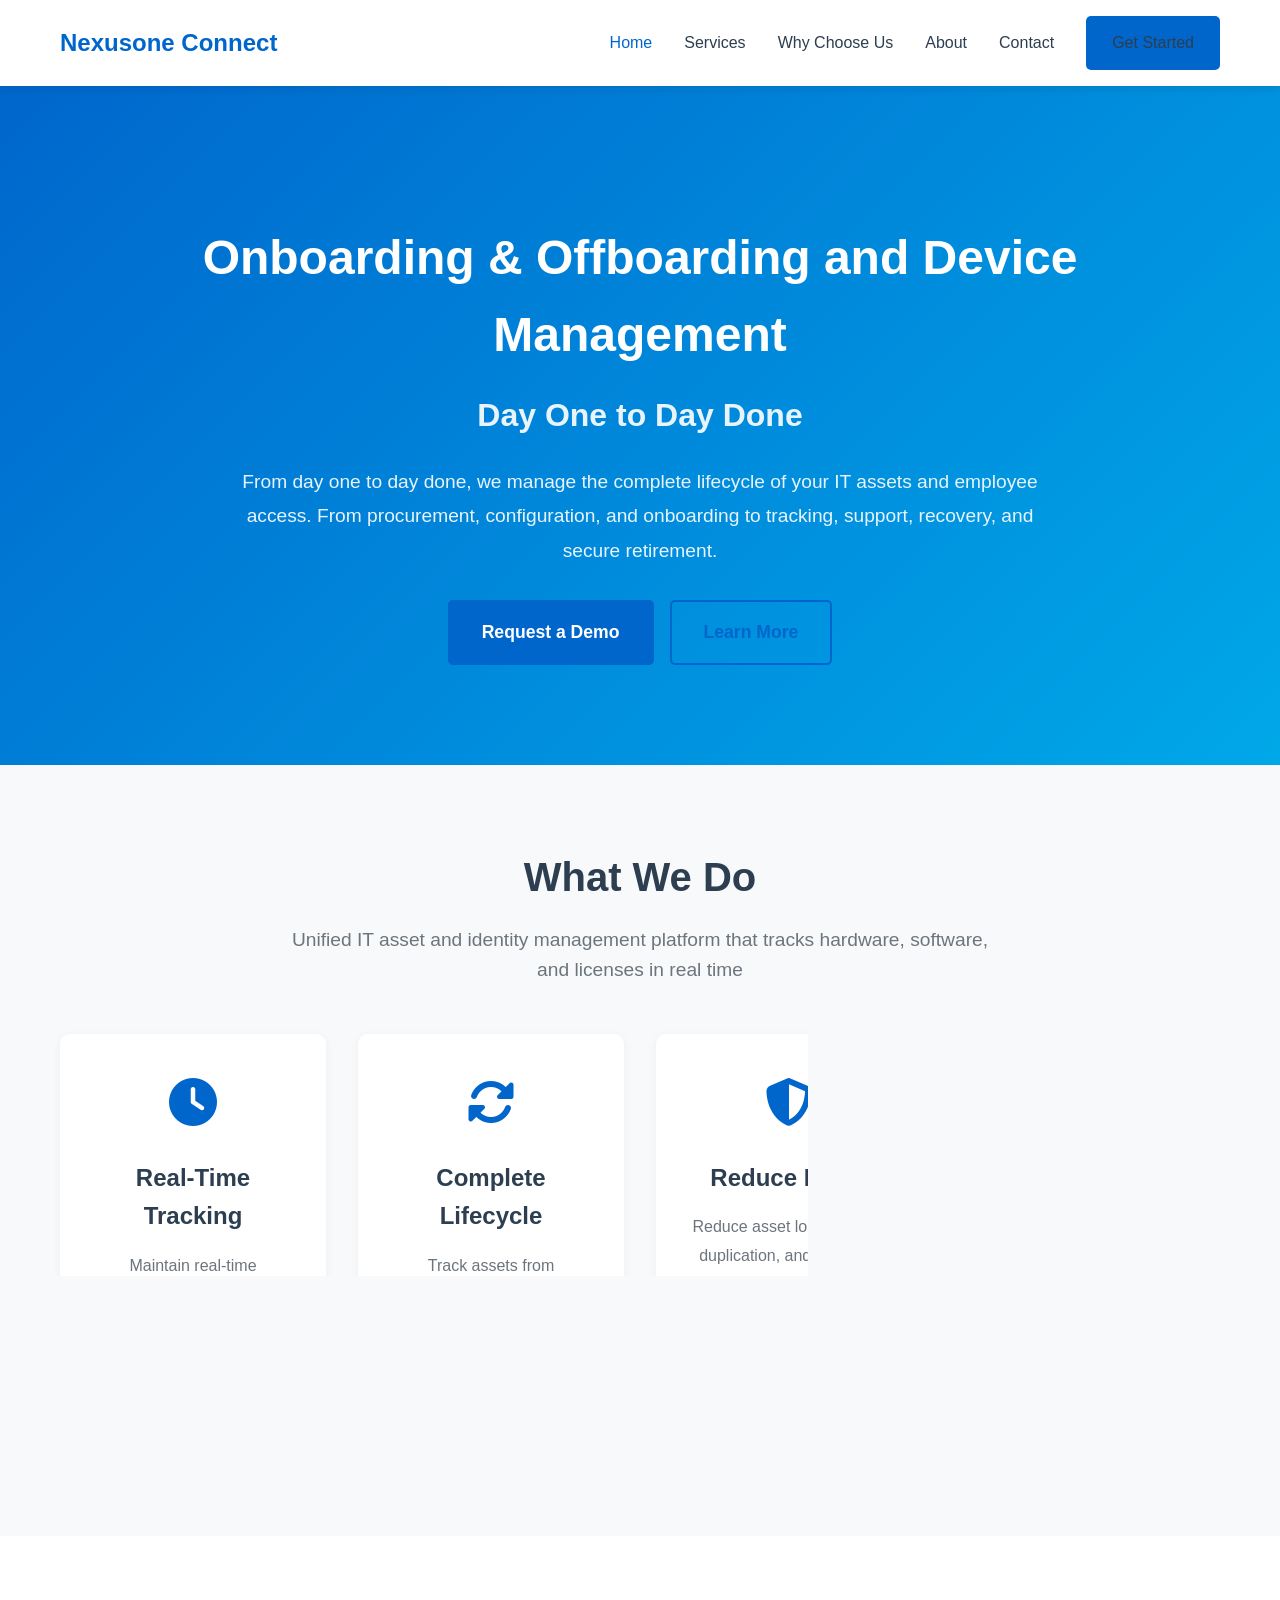
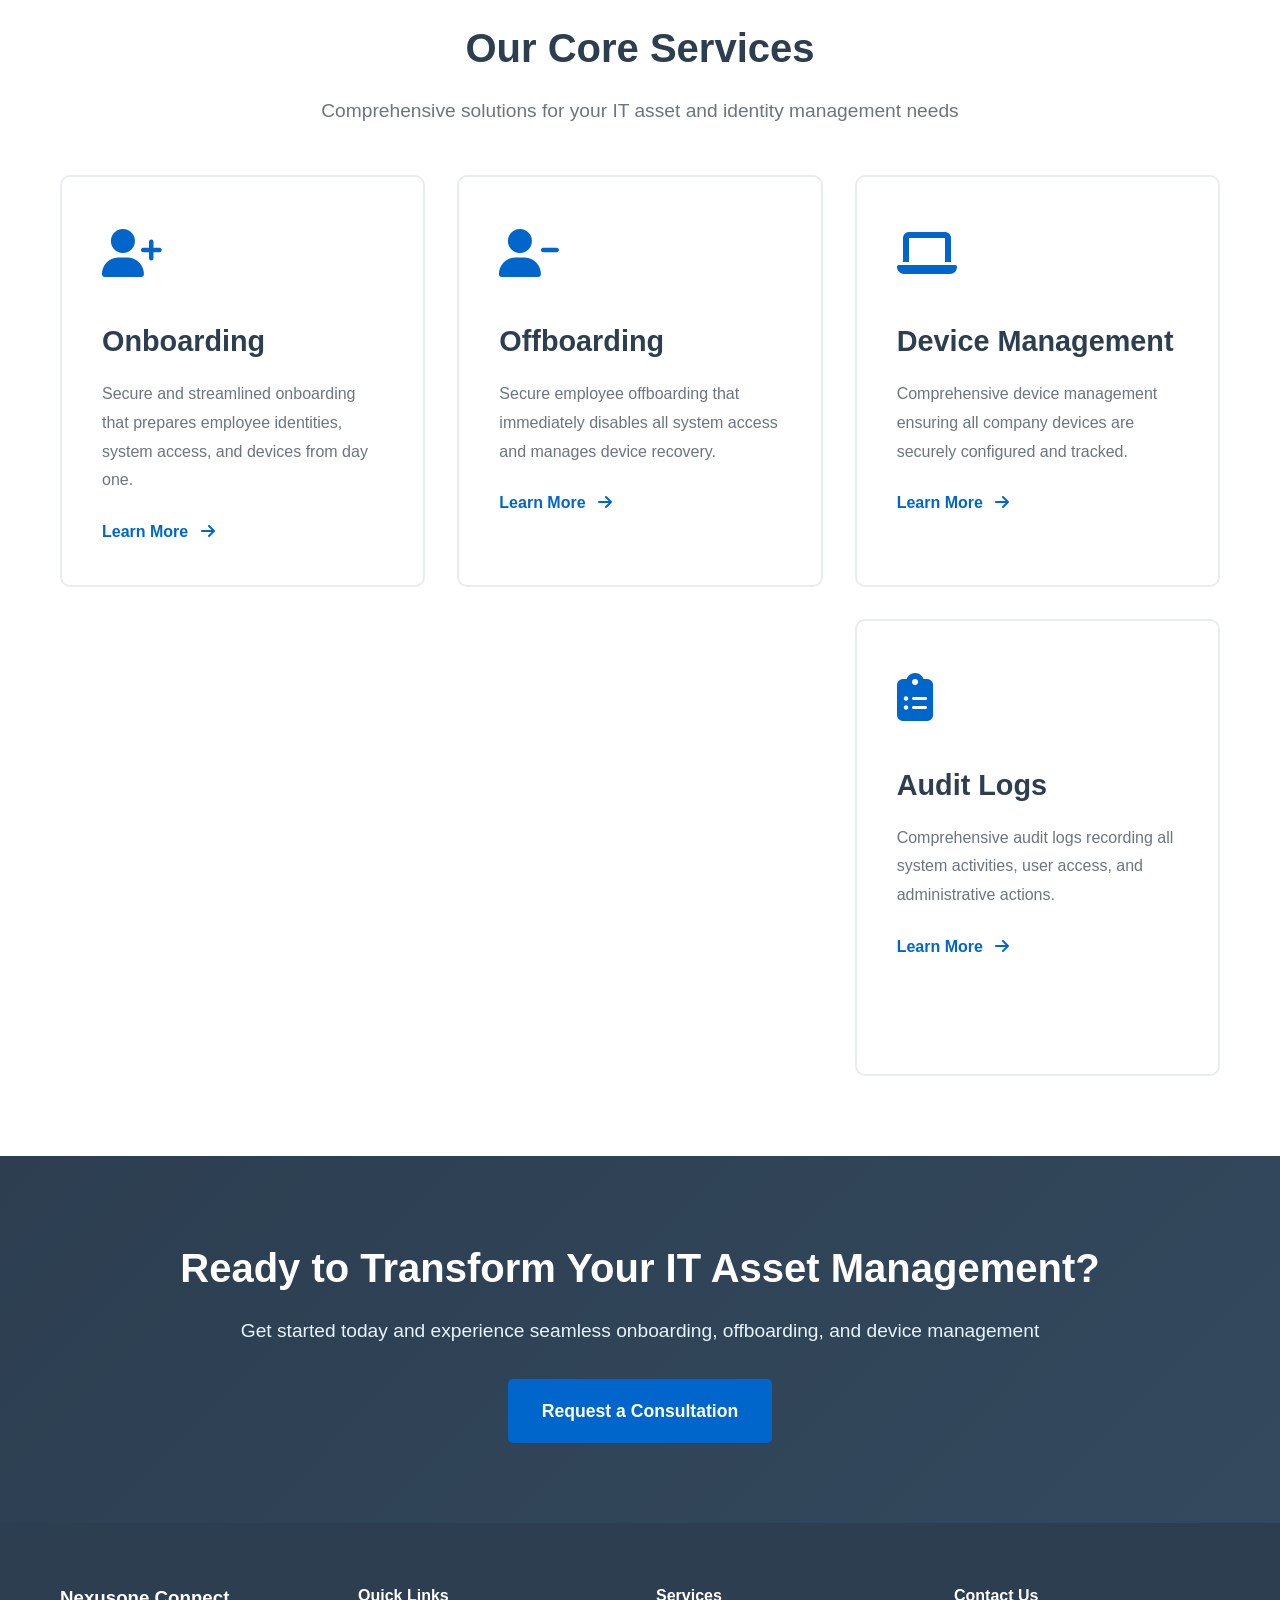
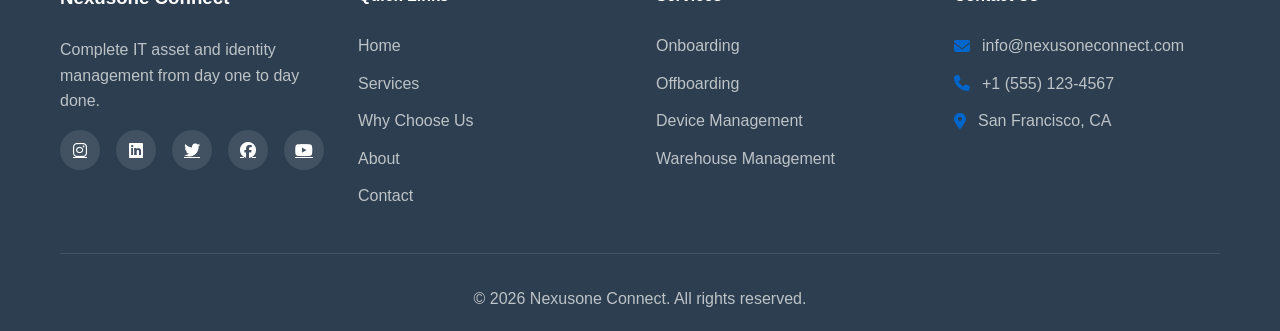
==== index.html @ 636fc8c2 "Complete Google Forms integration via Apps Script - all forms working" ====
<!DOCTYPE html>
<html lang="en">
<head>
    <meta charset="UTF-8">
    <meta name="viewport" content="width=device-width, initial-scale=1.0">
    <meta name="description" content="Nexusone Connect - Complete IT Asset & Identity Management from Day One to Day Done">
    <meta name="keywords" content="IT asset management, identity management, onboarding, offboarding, device management">
    <title>Nexusone Connect - Day One to Day Done</title>
    <link rel="stylesheet" href="css/style.css">
    <link rel="stylesheet" href="https://cdnjs.cloudflare.com/ajax/libs/font-awesome/6.4.0/css/all.min.css">
</head>
<body>
    <!-- Navigation -->
    <nav class="navbar" id="navbar">
        <div class="container">
            <div class="nav-wrapper">
                <div class="logo">
                    <a href="index.html">Nexusone Connect</a>
                </div>
                <div class="nav-toggle" id="navToggle">
                    <span></span>
                    <span></span>
                    <span></span>
                </div>
                <ul class="nav-menu" id="navMenu">
                    <li><a href="index.html" class="active">Home</a></li>
                    <li><a href="services.html">Services</a></li>
                    <li><a href="why-choose-us.html">Why Choose Us</a></li>
                    <li><a href="about.html">About</a></li>
                    <li><a href="contact.html">Contact</a></li>
                    <li><a href="#" class="btn-primary" id="inquiryBtn">Get Started</a></li>
                </ul>
            </div>
        </div>
    </nav>

    <!-- Hero Section -->
    <section class="hero">
        <div class="container">
            <div class="hero-content">
                <h1 class="hero-title fade-in">Onboarding & Offboarding and Device Management</h1>
                <h2 class="hero-subtitle fade-in-delay">Day One to Day Done</h2>
                <p class="hero-description fade-in-delay-2">
                    From day one to day done, we manage the complete lifecycle of your IT assets and employee access. 
                    From procurement, configuration, and onboarding to tracking, support, recovery, and secure retirement.
                </p>
                <div class="hero-buttons fade-in-delay-3">
                    <a href="#" class="btn-primary btn-large" id="heroInquiryBtn">Request a Demo</a>
                    <a href="services.html" class="btn-secondary btn-large">Learn More</a>
                </div>
            </div>
        </div>
    </section>

    <!-- What We Do Section -->
    <section class="what-we-do">
        <div class="container">
            <div class="section-header">
                <h2>What We Do</h2>
                <p>Unified IT asset and identity management platform that tracks hardware, software, and licenses in real time</p>
            </div>
            <div class="features-grid">
                <div class="feature-card">
                    <div class="feature-icon">
                        <i class="fas fa-clock"></i>
                    </div>
                    <h3>Real-Time Tracking</h3>
                    <p>Maintain real-time hardware, software, and licenses with accurate visibility and proper allocation across your organization.</p>
                </div>
                <div class="feature-card">
                    <div class="feature-icon">
                        <i class="fas fa-sync-alt"></i>
                    </div>
                    <h3>Complete Lifecycle</h3>
                    <p>Track assets from procurement to retirement with full visibility, accountability, and control at every stage.</p>
                </div>
                <div class="feature-card">
                    <div class="feature-icon">
                        <i class="fas fa-shield-alt"></i>
                    </div>
                    <h3>Reduce Risks</h3>
                    <p>Reduce asset loss, prevent duplication, and minimize compliance risks with accurate records and controlled access.</p>
                </div>
                <div class="feature-card">
                    <div class="feature-icon">
                        <i class="fas fa-chart-line"></i>
                    </div>
                    <h3>Better Visibility</h3>
                    <p>Improve IT visibility across departments and locations with centralized, real-time insights into assets and users.</p>
                </div>
            </div>
        </div>
    </section>

    <!-- Core Services Section -->
    <section class="core-services">
        <div class="container">
            <div class="section-header">
                <h2>Our Core Services</h2>
                <p>Comprehensive solutions for your IT asset and identity management needs</p>
            </div>
            <div class="services-grid">
                <div class="service-card">
                    <div class="service-icon">
                        <i class="fas fa-user-plus"></i>
                    </div>
                    <h3>Onboarding</h3>
                    <p>Secure and streamlined onboarding that prepares employee identities, system access, and devices from day one.</p>
                    <a href="services.html#onboarding" class="service-link">Learn More <i class="fas fa-arrow-right"></i></a>
                </div>
                <div class="service-card">
                    <div class="service-icon">
                        <i class="fas fa-user-minus"></i>
                    </div>
                    <h3>Offboarding</h3>
                    <p>Secure employee offboarding that immediately disables all system access and manages device recovery.</p>
                    <a href="services.html#offboarding" class="service-link">Learn More <i class="fas fa-arrow-right"></i></a>
                </div>
                <div class="service-card">
                    <div class="service-icon">
                        <i class="fas fa-laptop"></i>
                    </div>
                    <h3>Device Management</h3>
                    <p>Comprehensive device management ensuring all company devices are securely configured and tracked.</p>
                    <a href="services.html#device-management" class="service-link">Learn More <i class="fas fa-arrow-right"></i></a>
                </div>
                <div class="service-card">
                    <div class="service-icon">
                        <i class="fas fa-warehouse"></i>
                    </div>
                    <h3>Warehouse Management</h3>
                    <p>Secure warehouse and inventory management ensuring devices are properly stored, tracked, and maintained.</p>
                    <a href="services.html#warehouse" class="service-link">Learn More <i class="fas fa-arrow-right"></i></a>
                </div>
                <div class="service-card">
                    <div class="service-icon">
                        <i class="fas fa-eraser"></i>
                    </div>
                    <h3>Secure Data Wiping</h3>
                    <p>Advanced secure data wiping services following certified industry standards for complete data removal.</p>
                    <a href="services.html#data-wiping" class="service-link">Learn More <i class="fas fa-arrow-right"></i></a>
                </div>
                <div class="service-card">
                    <div class="service-icon">
                        <i class="fas fa-clipboard-list"></i>
                    </div>
                    <h3>Audit Logs</h3>
                    <p>Comprehensive audit logs recording all system activities, user access, and administrative actions.</p>
                    <a href="services.html#audit-logs" class="service-link">Learn More <i class="fas fa-arrow-right"></i></a>
                </div>
            </div>
        </div>
    </section>

    <!-- CTA Section -->
    <section class="cta-section">
        <div class="container">
            <div class="cta-content">
                <h2>Ready to Transform Your IT Asset Management?</h2>
                <p>Get started today and experience seamless onboarding, offboarding, and device management</p>
                <a href="#" class="btn-primary btn-large" id="ctaInquiryBtn">Request a Consultation</a>
            </div>
        </div>
    </section>

    <!-- Footer -->
    <footer class="footer">
        <div class="container">
            <div class="footer-grid">
                <div class="footer-col">
                    <h3>Nexusone Connect</h3>
                    <p>Complete IT asset and identity management from day one to day done.</p>
                    <div class="social-links">
                        <a href="https://www.instagram.com/ragava538_/" target="_blank" title="Instagram"><i class="fab fa-instagram"></i></a>
                        <a href="https://www.linkedin.com/company/nexusone" target="_blank" title="LinkedIn"><i class="fab fa-linkedin"></i></a>
                        <a href="https://twitter.com/nexusone" target="_blank" title="Twitter"><i class="fab fa-twitter"></i></a>
                        <a href="https://www.facebook.com/nexusone" target="_blank" title="Facebook"><i class="fab fa-facebook"></i></a>
                        <a href="https://www.youtube.com/@nexusone" target="_blank" title="YouTube"><i class="fab fa-youtube"></i></a>
                    </div>
                </div>
                <div class="footer-col">
                    <h4>Quick Links</h4>
                    <ul>
                        <li><a href="index.html">Home</a></li>
                        <li><a href="services.html">Services</a></li>
                        <li><a href="why-choose-us.html">Why Choose Us</a></li>
                        <li><a href="about.html">About</a></li>
                        <li><a href="contact.html">Contact</a></li>
                    </ul>
                </div>
                <div class="footer-col">
                    <h4>Services</h4>
                    <ul>
                        <li><a href="services.html#onboarding">Onboarding</a></li>
                        <li><a href="services.html#offboarding">Offboarding</a></li>
                        <li><a href="services.html#device-management">Device Management</a></li>
                        <li><a href="services.html#warehouse">Warehouse Management</a></li>
                    </ul>
                </div>
                <div class="footer-col">
                    <h4>Contact Us</h4>
                    <ul class="contact-info">
                        <li><i class="fas fa-envelope"></i> info@nexusoneconnect.com</li>
                        <li><i class="fas fa-phone"></i> +1 (555) 123-4567</li>
                        <li><i class="fas fa-map-marker-alt"></i> San Francisco, CA</li>
                    </ul>
                </div>
            </div>
            <div class="footer-bottom">
                <p>&copy; 2024 Nexusone Connect. All rights reserved.</p>
            </div>
        </div>
    </footer>

    <!-- Inquiry Popup Modal -->
    <div class="modal" id="inquiryModal">
        <div class="modal-content">
            <span class="close-modal" id="closeModal">&times;</span>
            <h2>Get Started Today</h2>
            <p>Fill out the form below and our team will get back to you within 24 hours.</p>
            <form class="inquiry-form" id="inquiryForm">
                <div class="form-group">
                    <input type="text" name="name" placeholder="Full Name *" required>
                </div>
                <div class="form-group">
                    <input type="email" name="email" placeholder="Email Address *" required>
                </div>
                <div class="form-group">
                    <input type="tel" name="phone" placeholder="Phone Number">
                </div>
                <div class="form-group">
                    <input type="text" name="company" placeholder="Company Name">
                </div>
                <div class="form-group">
                    <input type="url" name="website" placeholder="Your Website URL (Optional)">
                </div>
                <div class="form-group">
                    <select name="service" required>
                        <option value="">Select Service *</option>
                        <option value="Web Development & Design">Web Development & Design</option>
                        <option value="Digital Marketing (SEO/PPC)">Digital Marketing (SEO/PPC)</option>
                        <option value="Cloud Solutions & Infrastructure">Cloud Solutions & Infrastructure</option>
                        <option value="Data Analytics & Reporting">Data Analytics & Reporting</option>
                        <option value="IT Support & Consulting">IT Support & Consulting</option>
                        <option value="General Inquiry">General Inquiry</option>
                    </select>
                </div>
                <div class="form-group">
                    <textarea name="message" rows="4" placeholder="Your Message *" required></textarea>
                </div>
                <button type="submit" class="btn-primary btn-large">Submit Inquiry</button>
            </form>
        </div>
    </div>

    <script src="js/script.js"></script>
</body>
</html>
---- css/style.css ----
/* Reset and Base Styles */
* {
    margin: 0;
    padding: 0;
    box-sizing: border-box;
}

:root {
    --primary-color: #0066CC;
    --secondary-color: #2C3E50;
    --accent-color: #00A8E8;
    --text-dark: #2C3E50;
    --text-light: #6C757D;
    --bg-light: #F8F9FA;
    --white: #FFFFFF;
    --success: #28A745;
    --transition: all 0.3s ease;
}

body {
    font-family: 'Segoe UI', Tahoma, Geneva, Verdana, sans-serif;
    line-height: 1.6;
    color: var(--text-dark);
    overflow-x: hidden;
}

.container {
    max-width: 1200px;
    margin: 0 auto;
    padding: 0 20px;
}

/* Navigation */
.navbar {
    background: var(--white);
    box-shadow: 0 2px 10px rgba(0,0,0,0.1);
    position: fixed;
    width: 100%;
    top: 0;
    z-index: 1000;
    transition: var(--transition);
}

.nav-wrapper {
    display: flex;
    justify-content: space-between;
    align-items: center;
    padding: 1rem 0;
}

.logo a {
    font-size: 1.5rem;
    font-weight: bold;
    color: var(--primary-color);
    text-decoration: none;
}

.nav-menu {
    display: flex;
    list-style: none;
    align-items: center;
    gap: 2rem;
}

.nav-menu a {
    text-decoration: none;
    color: var(--text-dark);
    font-weight: 500;
    transition: var(--transition);
}

.nav-menu a:hover,
.nav-menu a.active {
    color: var(--primary-color);
}

.nav-toggle {
    display: none;
    flex-direction: column;
    cursor: pointer;
}

.nav-toggle span {
    width: 25px;
    height: 3px;
    background: var(--primary-color);
    margin: 3px 0;
    transition: var(--transition);
}

/* Buttons */
.btn-primary, .btn-secondary {
    padding: 0.75rem 1.5rem;
    border-radius: 5px;
    text-decoration: none;
    font-weight: 600;
    transition: var(--transition);
    display: inline-block;
    border: 2px solid transparent;
}

.btn-primary {
    background: var(--primary-color);
    color: var(--white);
}

.btn-primary:hover {
    background: #0052A3;
    transform: translateY(-2px);
    box-shadow: 0 5px 15px rgba(0,102,204,0.3);
}

.btn-secondary {
    background: transparent;
    color: var(--primary-color);
    border-color: var(--primary-color);
}

.btn-secondary:hover {
    background: var(--primary-color);
    color: var(--white);
}

.btn-large {
    padding: 1rem 2rem;
    font-size: 1.1rem;
}

/* Hero Section */
.hero {
    background: linear-gradient(135deg, #0066CC 0%, #00A8E8 100%);
    color: var(--white);
    padding: 150px 0 100px;
    margin-top: 70px;
    text-align: center;
}

.hero-title {
    font-size: 3rem;
    margin-bottom: 1rem;
    font-weight: 700;
}

.hero-subtitle {
    font-size: 2rem;
    margin-bottom: 1.5rem;
    font-weight: 600;
    color: #E8F4FD;
}


/* Section Styles */
.section-header {
    text-align: center;
    margin-bottom: 3rem;
}

.section-header h2 {
    font-size: 2.5rem;
    color: var(--secondary-color);
    margin-bottom: 1rem;
}

.section-header p {
    font-size: 1.2rem;
    color: var(--text-light);
    max-width: 700px;
    margin: 0 auto;
}

/* What We Do Section */
.what-we-do {
    padding: 80px 0;
    background: var(--bg-light);
}

.features-grid {
    display: grid;
    grid-template-columns: repeat(auto-fit, minmax(250px, 1fr));
    gap: 2rem;
}

.feature-card {
    background: var(--white);
    padding: 2rem;
    border-radius: 10px;
    text-align: center;
    transition: var(--transition);
    box-shadow: 0 2px 10px rgba(0,0,0,0.05);
}

.feature-card:hover {
    transform: translateY(-10px);
    box-shadow: 0 10px 30px rgba(0,0,0,0.15);
}

.feature-icon {
    font-size: 3rem;
    color: var(--primary-color);
    margin-bottom: 1rem;
}

.feature-card h3 {
    font-size: 1.5rem;
    margin-bottom: 1rem;
    color: var(--secondary-color);
}

.feature-card p {
    color: var(--text-light);
    line-height: 1.8;
}

/* Core Services Section */
.core-services {
    padding: 80px 0;
}

.services-grid {
    display: grid;
    grid-template-columns: repeat(auto-fit, minmax(300px, 1fr));
    gap: 2rem;
}

.service-card {
    background: var(--white);
    padding: 2.5rem;
    border-radius: 10px;
    border: 2px solid #E9ECEF;
    transition: var(--transition);
}

.service-card:hover {
    border-color: var(--primary-color);
    box-shadow: 0 10px 30px rgba(0,102,204,0.1);
    transform: translateY(-5px);
}

.service-icon {
    font-size: 3rem;
    color: var(--primary-color);
    margin-bottom: 1.5rem;
}

.service-card h3 {
    font-size: 1.8rem;
    margin-bottom: 1rem;
    color: var(--secondary-color);
}

.service-card p {
    color: var(--text-light);
    margin-bottom: 1.5rem;
    line-height: 1.8;
}

.service-link {
    color: var(--primary-color);
    text-decoration: none;
    font-weight: 600;
    transition: var(--transition);
}

.service-link:hover {
    color: var(--accent-color);
}

.service-link i {
    margin-left: 0.5rem;
    transition: var(--transition);
}

.service-link:hover i {
    transform: translateX(5px);
}

/* CTA Section */
.cta-section {
    background: linear-gradient(135deg, #2C3E50 0%, #34495E 100%);
    color: var(--white);
    padding: 80px 0;
    text-align: center;
}

.cta-content h2 {
    font-size: 2.5rem;
    margin-bottom: 1rem;
}

.cta-content p {
    font-size: 1.2rem;
    margin-bottom: 2rem;
    color: #E8F4FD;
}

/* Footer */
.footer {
    background: var(--secondary-color);
    color: var(--white);
    padding: 60px 0 20px;
}

.footer-grid {
    display: grid;
    grid-template-columns: repeat(auto-fit, minmax(250px, 1fr));
    gap: 2rem;
    margin-bottom: 2rem;
}

.footer-col h3, .footer-col h4 {
    margin-bottom: 1.5rem;
    color: var(--white);
}

.footer-col p {
    color: #BDC3C7;
    margin-bottom: 1rem;
}

.footer-col ul {
    list-style: none;
}

.footer-col ul li {
    margin-bottom: 0.75rem;
}

.footer-col ul li a {
    color: #BDC3C7;
    text-decoration: none;
    transition: var(--transition);
}

.footer-col ul li a:hover {
    color: var(--white);
    padding-left: 5px;
}

.contact-info li {
    display: flex;
    align-items: center;
    gap: 0.75rem;
    color: #BDC3C7;
}

.contact-info i {
    color: var(--primary-color);
}

.social-links {
    display: flex;
    gap: 1rem;
}

.social-links a {
    width: 40px;
    height: 40px;
    background: rgba(255,255,255,0.1);
    border-radius: 50%;
    display: flex;
    align-items: center;
    justify-content: center;
    color: var(--white);
    transition: var(--transition);
}

.social-links a:hover {
    background: var(--primary-color);
    transform: translateY(-3px);
}

.footer-bottom {
    text-align: center;
    padding-top: 2rem;
    border-top: 1px solid rgba(255,255,255,0.1);
    color: #BDC3C7;
}


/* Modal Styles */
.modal {
    display: none;
    position: fixed;
    z-index: 2000;
    left: 0;
    top: 0;
    width: 100%;
    height: 100%;
    background: rgba(0,0,0,0.7);
    animation: fadeIn 0.3s ease;
}

.modal-content {
    background: var(--white);
    margin: 5% auto;
    padding: 3rem;
    border-radius: 10px;
    max-width: 600px;
    position: relative;
    animation: slideDown 0.3s ease;
}

@keyframes slideDown {
    from {
        transform: translateY(-50px);
        opacity: 0;
    }
    to {
        transform: translateY(0);
        opacity: 1;
    }
}

.close-modal {
    position: absolute;
    right: 20px;
    top: 20px;
    font-size: 2rem;
    cursor: pointer;
    color: var(--text-light);
    transition: var(--transition);
}

.close-modal:hover {
    color: var(--primary-color);
}

.modal-content h2 {
    color: var(--secondary-color);
    margin-bottom: 1rem;
}

.modal-content p {
    color: var(--text-light);
    margin-bottom: 2rem;
}

/* Form Styles */
.inquiry-form .form-group {
    margin-bottom: 1.5rem;
}

.inquiry-form input,
.inquiry-form select,
.inquiry-form textarea {
    width: 100%;
    padding: 1rem;
    border: 2px solid #E9ECEF;
    border-radius: 5px;
    font-size: 1rem;
    transition: var(--transition);
    font-family: inherit;
}

.inquiry-form input:focus,
.inquiry-form select:focus,
.inquiry-form textarea:focus {
    outline: none;
    border-color: var(--primary-color);
}

.inquiry-form button {
    width: 100%;
    border: none;
    cursor: pointer;
}

/* Responsive Design */
@media (max-width: 768px) {
    .nav-menu {
        position: fixed;
        left: -100%;
        top: 70px;
        flex-direction: column;
        background: var(--white);
        width: 100%;
        text-align: center;
        transition: 0.3s;
        box-shadow: 0 10px 27px rgba(0,0,0,0.05);
        padding: 2rem 0;
    }

    .nav-menu.active {
        left: 0;
    }

    .nav-toggle {
        display: flex;
    }

    .hero-title {
        font-size: 2rem;
    }

    .hero-subtitle {
        font-size: 1.5rem;
    }

    .hero-description {
        font-size: 1rem;
    }

    .hero-buttons {
        flex-direction: column;
        align-items: center;
    }

    .section-header h2 {
        font-size: 2rem;
    }

    .features-grid,
    .services-grid {
        grid-template-columns: 1fr;
    }

    .modal-content {
        margin: 10% 20px;
        padding: 2rem;
    }
}


.hero-description {
    font-size: 1.2rem;
    max-width: 800px;
    margin: 0 auto 2rem;
    line-height: 1.8;
    color: #E8F4FD;
}

.hero-buttons {
    display: flex;
    gap: 1rem;
    justify-content: center;
    flex-wrap: wrap;
}

/* Animations */
.fade-in {
    animation: fadeIn 1s ease-in;
}

.fade-in-delay {
    animation: fadeIn 1s ease-in 0.3s both;
}

.fade-in-delay-2 {
    animation: fadeIn 1s ease-in 0.6s both;
}

.fade-in-delay-3 {
    animation: fadeIn 1s ease-in 0.9s both;
}

@keyframes fadeIn {
    from {
        opacity: 0;
        transform: translateY(20px);
    }
    to {
        opacity: 1;
        transform: translateY(0);
    }
}
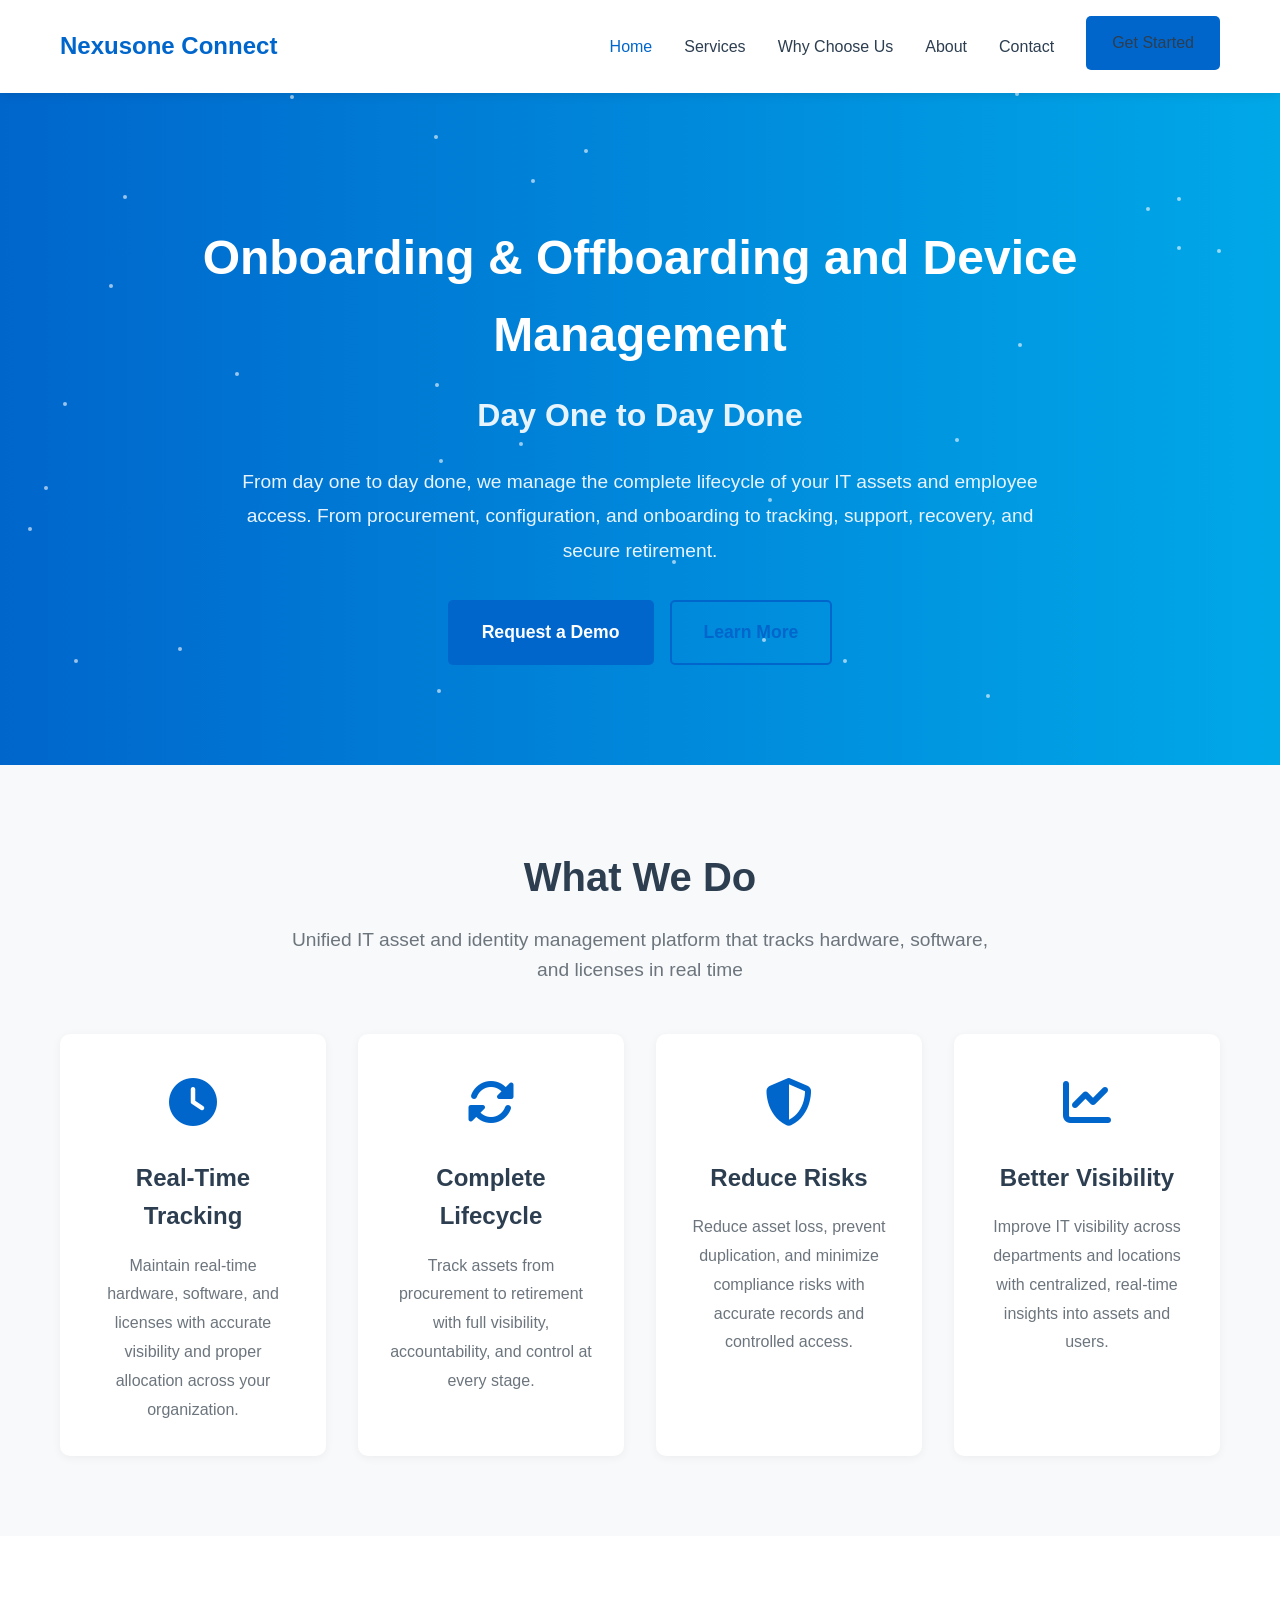
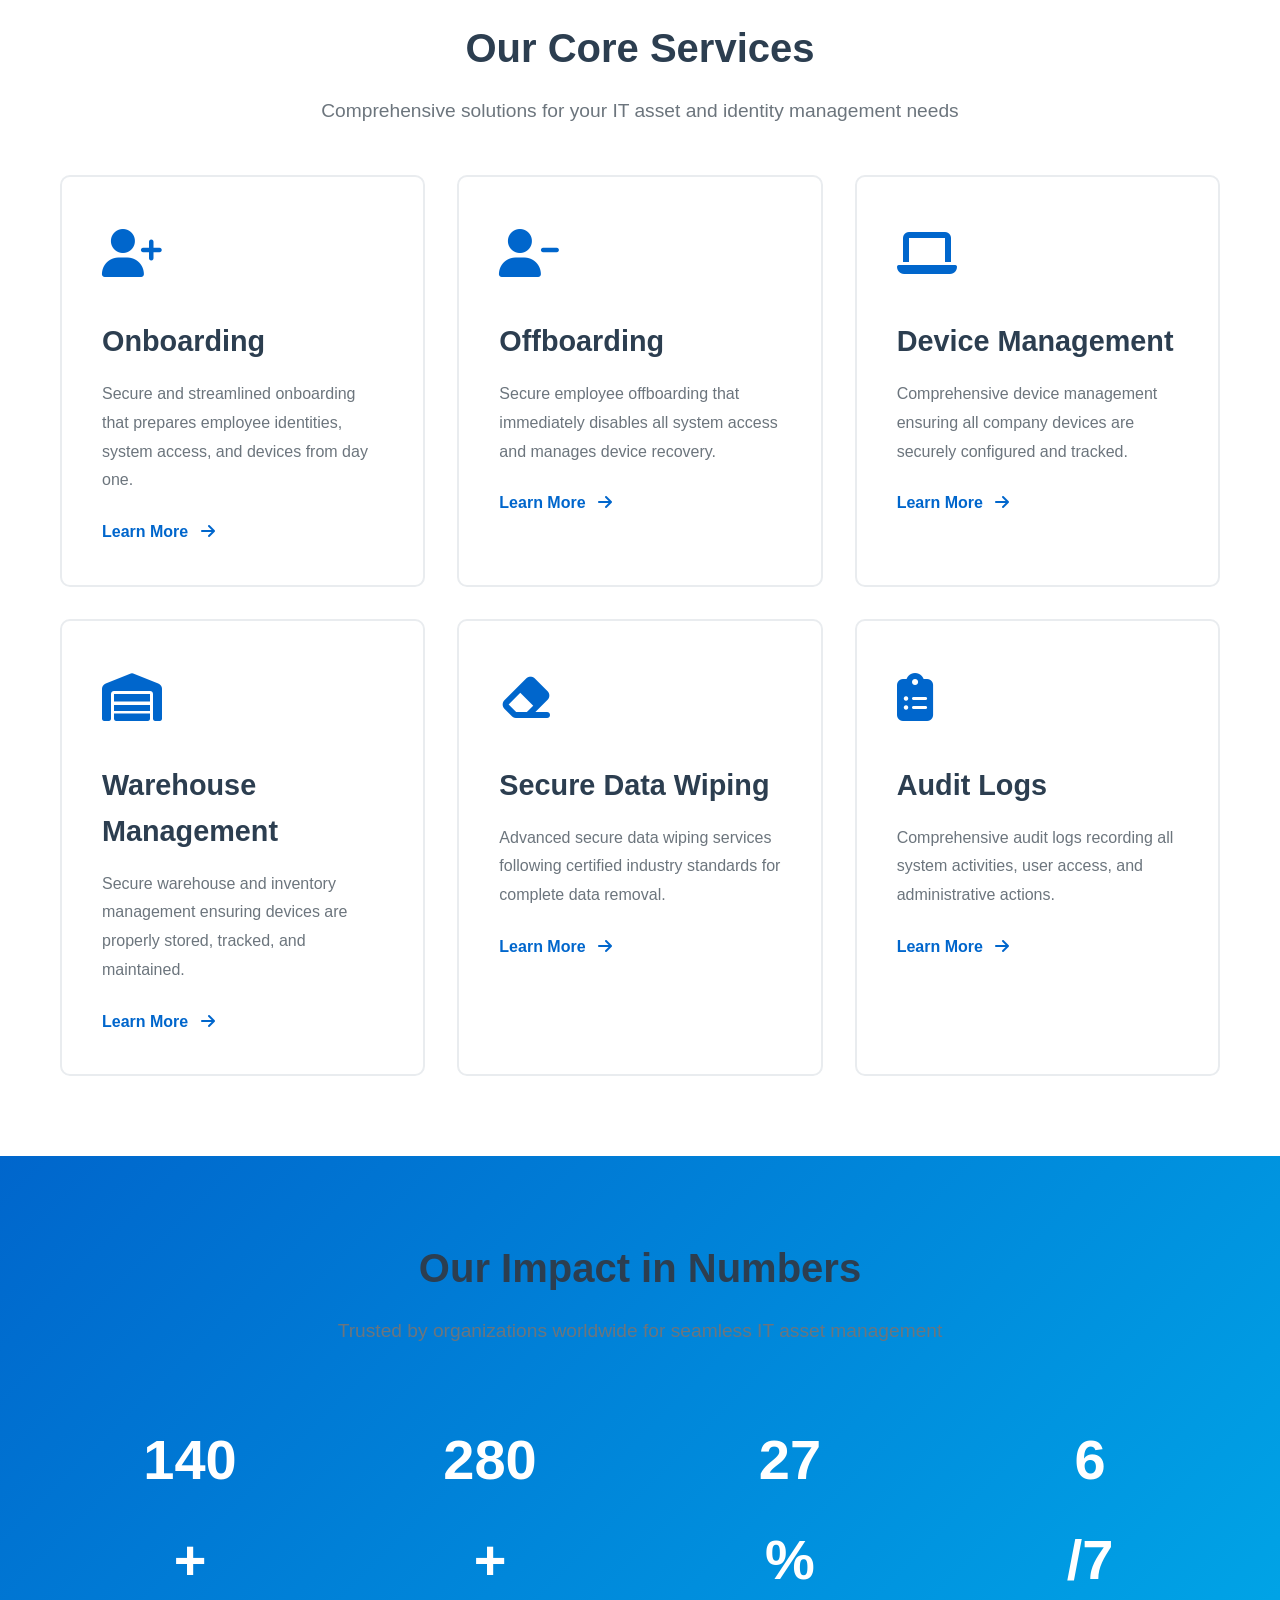
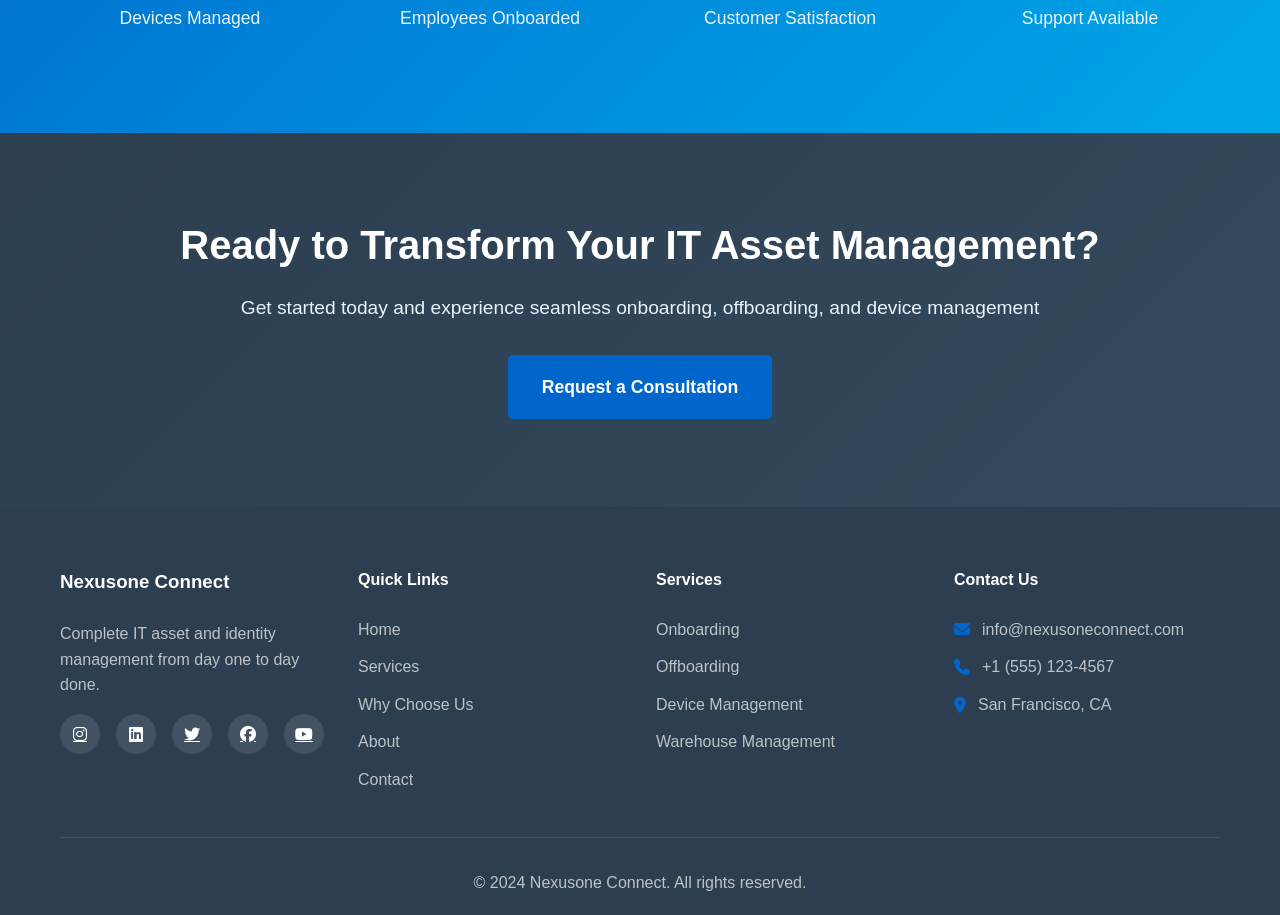
==== commit 3e9853eb: "✨ Add modern animations and interactive design enhancements - Animated gradient hero with floating p" ====
--- a/index.html
+++ b/index.html
@@ -10,6 +10,10 @@
     <link rel="stylesheet" href="https://cdnjs.cloudflare.com/ajax/libs/font-awesome/6.4.0/css/all.min.css">
 </head>
 <body>
+    <!-- Page Loader -->
+    <div class="page-loader" id="pageLoader">
+        <div class="spinner"></div>
+    </div>
     <!-- Navigation -->
     <nav class="navbar" id="navbar">
         <div class="container">
@@ -60,30 +64,30 @@
                 <p>Unified IT asset and identity management platform that tracks hardware, software, and licenses in real time</p>
             </div>
             <div class="features-grid">
-                <div class="feature-card">
-                    <div class="feature-icon">
-                        <i class="fas fa-clock"></i>
+                <div class="feature-card scroll-reveal">
+                    <div class="feature-icon">
+                        <i class="fas fa-clock float"></i>
                     </div>
                     <h3>Real-Time Tracking</h3>
                     <p>Maintain real-time hardware, software, and licenses with accurate visibility and proper allocation across your organization.</p>
                 </div>
-                <div class="feature-card">
-                    <div class="feature-icon">
-                        <i class="fas fa-sync-alt"></i>
+                <div class="feature-card scroll-reveal">
+                    <div class="feature-icon">
+                        <i class="fas fa-sync-alt float"></i>
                     </div>
                     <h3>Complete Lifecycle</h3>
                     <p>Track assets from procurement to retirement with full visibility, accountability, and control at every stage.</p>
                 </div>
-                <div class="feature-card">
-                    <div class="feature-icon">
-                        <i class="fas fa-shield-alt"></i>
+                <div class="feature-card scroll-reveal">
+                    <div class="feature-icon">
+                        <i class="fas fa-shield-alt float"></i>
                     </div>
                     <h3>Reduce Risks</h3>
                     <p>Reduce asset loss, prevent duplication, and minimize compliance risks with accurate records and controlled access.</p>
                 </div>
-                <div class="feature-card">
-                    <div class="feature-icon">
-                        <i class="fas fa-chart-line"></i>
+                <div class="feature-card scroll-reveal">
+                    <div class="feature-icon">
+                        <i class="fas fa-chart-line float"></i>
                     </div>
                     <h3>Better Visibility</h3>
                     <p>Improve IT visibility across departments and locations with centralized, real-time insights into assets and users.</p>
@@ -100,7 +104,7 @@
                 <p>Comprehensive solutions for your IT asset and identity management needs</p>
             </div>
             <div class="services-grid">
-                <div class="service-card">
+                <div class="service-card scroll-reveal">
                     <div class="service-icon">
                         <i class="fas fa-user-plus"></i>
                     </div>
@@ -108,7 +112,7 @@
                     <p>Secure and streamlined onboarding that prepares employee identities, system access, and devices from day one.</p>
                     <a href="services.html#onboarding" class="service-link">Learn More <i class="fas fa-arrow-right"></i></a>
                 </div>
-                <div class="service-card">
+                <div class="service-card scroll-reveal">
                     <div class="service-icon">
                         <i class="fas fa-user-minus"></i>
                     </div>
@@ -116,7 +120,7 @@
                     <p>Secure employee offboarding that immediately disables all system access and manages device recovery.</p>
                     <a href="services.html#offboarding" class="service-link">Learn More <i class="fas fa-arrow-right"></i></a>
                 </div>
-                <div class="service-card">
+                <div class="service-card scroll-reveal">
                     <div class="service-icon">
                         <i class="fas fa-laptop"></i>
                     </div>
@@ -124,7 +128,7 @@
                     <p>Comprehensive device management ensuring all company devices are securely configured and tracked.</p>
                     <a href="services.html#device-management" class="service-link">Learn More <i class="fas fa-arrow-right"></i></a>
                 </div>
-                <div class="service-card">
+                <div class="service-card scroll-reveal">
                     <div class="service-icon">
                         <i class="fas fa-warehouse"></i>
                     </div>
@@ -132,7 +136,7 @@
                     <p>Secure warehouse and inventory management ensuring devices are properly stored, tracked, and maintained.</p>
                     <a href="services.html#warehouse" class="service-link">Learn More <i class="fas fa-arrow-right"></i></a>
                 </div>
-                <div class="service-card">
+                <div class="service-card scroll-reveal">
                     <div class="service-icon">
                         <i class="fas fa-eraser"></i>
                     </div>
@@ -140,13 +144,41 @@
                     <p>Advanced secure data wiping services following certified industry standards for complete data removal.</p>
                     <a href="services.html#data-wiping" class="service-link">Learn More <i class="fas fa-arrow-right"></i></a>
                 </div>
-                <div class="service-card">
+                <div class="service-card scroll-reveal">
                     <div class="service-icon">
                         <i class="fas fa-clipboard-list"></i>
                     </div>
                     <h3>Audit Logs</h3>
                     <p>Comprehensive audit logs recording all system activities, user access, and administrative actions.</p>
                     <a href="services.html#audit-logs" class="service-link">Learn More <i class="fas fa-arrow-right"></i></a>
+                </div>
+            </div>
+        </div>
+    </section>
+
+    <!-- Stats Counter Section -->
+    <section class="stats-section">
+        <div class="container">
+            <div class="section-header">
+                <h2 class="scroll-reveal">Our Impact in Numbers</h2>
+                <p class="scroll-reveal">Trusted by organizations worldwide for seamless IT asset management</p>
+            </div>
+            <div class="stats-grid">
+                <div class="stat-card scroll-reveal">
+                    <span class="counter" data-target="500">0</span><span style="font-size: 3.5rem; font-weight: 700;">+</span>
+                    <p class="stat-label">Devices Managed</p>
+                </div>
+                <div class="stat-card scroll-reveal">
+                    <span class="counter" data-target="1000">0</span><span style="font-size: 3.5rem; font-weight: 700;">+</span>
+                    <p class="stat-label">Employees Onboarded</p>
+                </div>
+                <div class="stat-card scroll-reveal">
+                    <span class="counter" data-target="99">0</span><span style="font-size: 3.5rem; font-weight: 700;">%</span>
+                    <p class="stat-label">Customer Satisfaction</p>
+                </div>
+                <div class="stat-card scroll-reveal">
+                    <span class="counter" data-target="24">0</span><span style="font-size: 3.5rem; font-weight: 700;">/7</span>
+                    <p class="stat-label">Support Available</p>
                 </div>
             </div>
         </div>
@@ -253,6 +285,7 @@
         </div>
     </div>
 
+    <script src="js/animations.js"></script>
     <script src="js/script.js"></script>
 </body>
 </html>
--- a/css/style.css
+++ b/css/style.css
@@ -564,3 +564,318 @@
     }
 }
 
+
+
+/* ==========================================
+   MODERN ANIMATIONS & ENHANCEMENTS
+   ========================================== */
+
+/* Smooth scrolling */
+html {
+    scroll-behavior: smooth;
+}
+
+/* Navbar scroll effect */
+.navbar.scrolled {
+    box-shadow: 0 4px 20px rgba(0,0,0,0.15);
+}
+
+.navbar {
+    transition: transform 0.3s ease, box-shadow 0.3s ease;
+}
+
+/* Enhanced Hero Section with Gradient Animation */
+.hero {
+    position: relative;
+    background: linear-gradient(270deg, #0066CC, #00A8E8, #0052A3, #00A8E8, #0066CC);
+    background-size: 400% 400%;
+    animation: gradientShift 15s ease infinite;
+    overflow: hidden;
+}
+
+@keyframes gradientShift {
+    0% { background-position: 0% 50%; }
+    50% { background-position: 100% 50%; }
+    100% { background-position: 0% 50%; }
+}
+
+/* Particle Background Styles */
+.particles-bg {
+    position: absolute;
+    width: 100%;
+    height: 100%;
+    top: 0;
+    left: 0;
+    overflow: hidden;
+    pointer-events: none;
+    z-index: 0;
+}
+
+.particle {
+    position: absolute;
+    width: 4px;
+    height: 4px;
+    background: rgba(255, 255, 255, 0.6);
+    border-radius: 50%;
+    animation: particleFloat 15s infinite ease-in-out;
+}
+
+@keyframes particleFloat {
+    0%, 100% {
+        transform: translate(0, 0) scale(1);
+        opacity: 0;
+    }
+    10% { opacity: 1; }
+    90% { opacity: 1; }
+    100% {
+        transform: translate(var(--tx), var(--ty)) scale(0);
+        opacity: 0;
+    }
+}
+
+.hero-content {
+    position: relative;
+    z-index: 1;
+}
+
+/* Scroll Reveal Animations */
+.scroll-reveal {
+    opacity: 0;
+    transform: translateY(50px);
+    transition: all 0.8s cubic-bezier(0.165, 0.84, 0.44, 1);
+}
+
+.scroll-reveal.active {
+    opacity: 1;
+    transform: translateY(0);
+}
+
+.scroll-reveal-left {
+    opacity: 0;
+    transform: translateX(-50px);
+    transition: all 0.8s cubic-bezier(0.165, 0.84, 0.44, 1);
+}
+
+.scroll-reveal-left.active {
+    opacity: 1;
+    transform: translateX(0);
+}
+
+.scroll-reveal-right {
+    opacity: 0;
+    transform: translateX(50px);
+    transition: all 0.8s cubic-bezier(0.165, 0.84, 0.44, 1);
+}
+
+.scroll-reveal-right.active {
+    opacity: 1;
+    transform: translateX(0);
+}
+
+.scroll-reveal-scale {
+    opacity: 0;
+    transform: scale(0.8);
+    transition: all 0.8s cubic-bezier(0.165, 0.84, 0.44, 1);
+}
+
+.scroll-reveal-scale.active {
+    opacity: 1;
+    transform: scale(1);
+}
+
+/* Stagger delays for multiple elements */
+.scroll-reveal:nth-child(1) { transition-delay: 0s; }
+.scroll-reveal:nth-child(2) { transition-delay: 0.1s; }
+.scroll-reveal:nth-child(3) { transition-delay: 0.2s; }
+.scroll-reveal:nth-child(4) { transition-delay: 0.3s; }
+
+/* Enhanced Card Hover Effects */
+.feature-card,
+.service-card {
+    transition: all 0.4s cubic-bezier(0.175, 0.885, 0.32, 1.275);
+    position: relative;
+    overflow: hidden;
+}
+
+.feature-card:hover,
+.service-card:hover {
+    transform: translateY(-15px) scale(1.02);
+    box-shadow: 0 25px 50px rgba(0, 102, 204, 0.2);
+}
+
+.feature-card::before,
+.service-card::before {
+    content: '';
+    position: absolute;
+    top: 0;
+    left: -100%;
+    width: 100%;
+    height: 100%;
+    background: linear-gradient(90deg, transparent, rgba(0, 168, 232, 0.1), transparent);
+    transition: left 0.6s ease;
+}
+
+.feature-card:hover::before,
+.service-card:hover::before {
+    left: 100%;
+}
+
+/* Enhanced Icon Animation */
+.feature-icon,
+.service-icon {
+    transition: all 0.3s ease;
+}
+
+.feature-card:hover .feature-icon,
+.service-card:hover .service-icon {
+    transform: scale(1.2) rotate(5deg);
+    color: var(--accent-color);
+}
+
+/* Button Shimmer Effect */
+.btn-primary,
+.btn-secondary {
+    position: relative;
+    overflow: hidden;
+    z-index: 1;
+}
+
+.btn-primary::after,
+.btn-secondary::after {
+    content: '';
+    position: absolute;
+    top: 0;
+    left: -100%;
+    width: 50%;
+    height: 100%;
+    background: linear-gradient(90deg, transparent, rgba(255, 255, 255, 0.3), transparent);
+    transition: left 0.5s ease;
+    z-index: -1;
+}
+
+.btn-primary:hover::after,
+.btn-secondary:hover::after {
+    left: 100%;
+}
+
+/* Page Loader */
+.page-loader {
+    position: fixed;
+    top: 0;
+    left: 0;
+    width: 100%;
+    height: 100%;
+    background: #fff;
+    display: flex;
+    justify-content: center;
+    align-items: center;
+    z-index: 9999;
+    transition: opacity 0.5s ease, visibility 0.5s ease;
+}
+
+.page-loader.hidden {
+    opacity: 0;
+    visibility: hidden;
+}
+
+.spinner {
+    width: 60px;
+    height: 60px;
+    border: 6px solid #f3f3f3;
+    border-top: 6px solid #0066CC;
+    border-radius: 50%;
+    animation: spin 1s linear infinite;
+}
+
+@keyframes spin {
+    0% { transform: rotate(0deg); }
+    100% { transform: rotate(360deg); }
+}
+
+/* Stats Counter Section */
+.stats-section {
+    background: linear-gradient(135deg, #0066CC 0%, #00A8E8 100%);
+    color: white;
+    padding: 80px 0;
+    position: relative;
+    overflow: hidden;
+}
+
+.stats-grid {
+    display: grid;
+    grid-template-columns: repeat(auto-fit, minmax(200px, 1fr));
+    gap: 40px;
+    margin-top: 40px;
+}
+
+.stat-card {
+    text-align: center;
+    padding: 20px;
+}
+
+.counter {
+    font-size: 3.5rem;
+    font-weight: 700;
+    color: white;
+    display: block;
+    margin-bottom: 10px;
+}
+
+.stat-label {
+    font-size: 1.1rem;
+    color: #E8F4FD;
+    font-weight: 500;
+}
+
+/* Parallax Effect */
+.parallax {
+    transition: transform 0.1s ease-out;
+    will-change: transform;
+}
+
+/* Tilt Card Effect */
+.tilt-card {
+    transition: transform 0.3s ease;
+    transform-style: preserve-3d;
+}
+
+/* Floating Animation */
+.float {
+    animation: float 3s ease-in-out infinite;
+}
+
+@keyframes float {
+    0%, 100% { transform: translateY(0px); }
+    50% { transform: translateY(-20px); }
+}
+
+/* Pulse Animation */
+.pulse {
+    animation: pulse 2s infinite;
+}
+
+@keyframes pulse {
+    0% {
+        transform: scale(1);
+        box-shadow: 0 0 0 0 rgba(0, 102, 204, 0.7);
+    }
+    50% {
+        transform: scale(1.05);
+        box-shadow: 0 0 0 20px rgba(0, 102, 204, 0);
+    }
+    100% {
+        transform: scale(1);
+        box-shadow: 0 0 0 0 rgba(0, 102, 204, 0);
+    }
+}
+
+/* Responsive Animations Disable for Reduced Motion */
+@media (prefers-reduced-motion: reduce) {
+    *,
+    *::before,
+    *::after {
+        animation-duration: 0.01ms !important;
+        animation-iteration-count: 1 !important;
+        transition-duration: 0.01ms !important;
+    }
+}
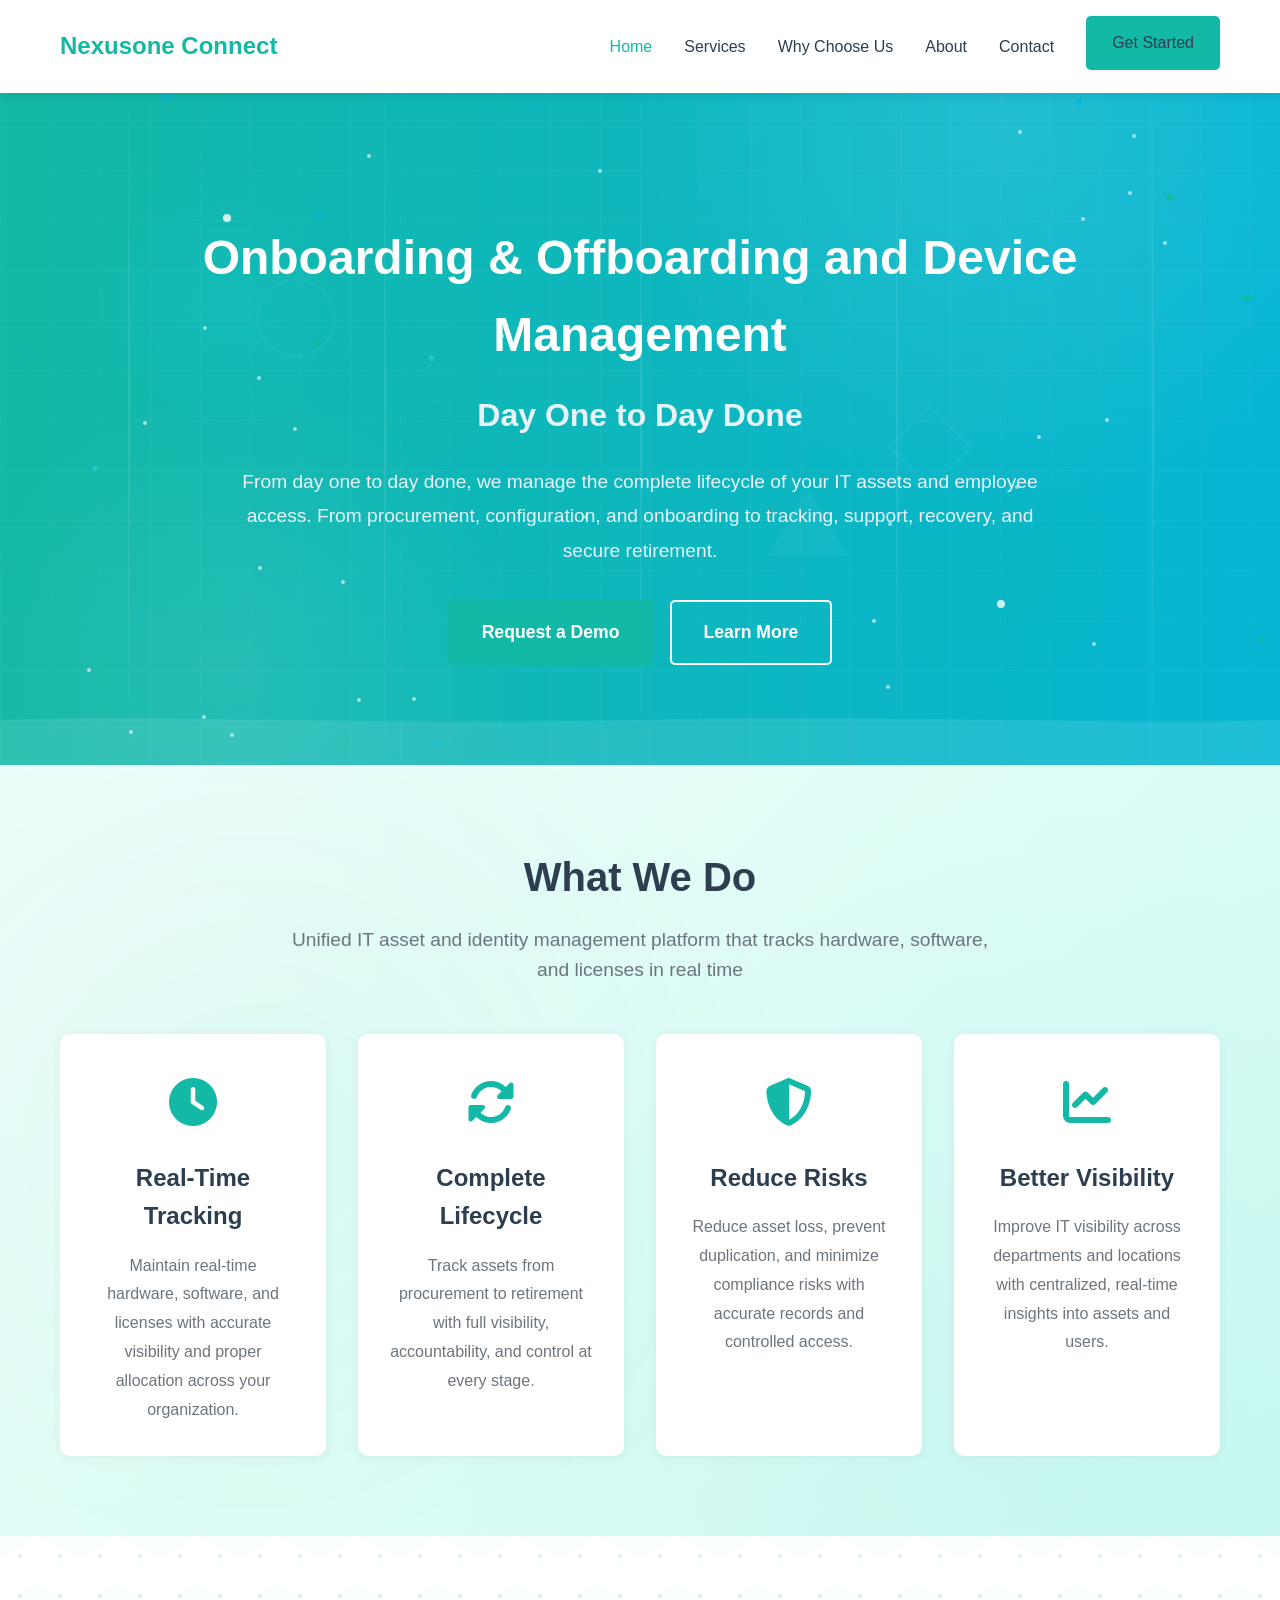
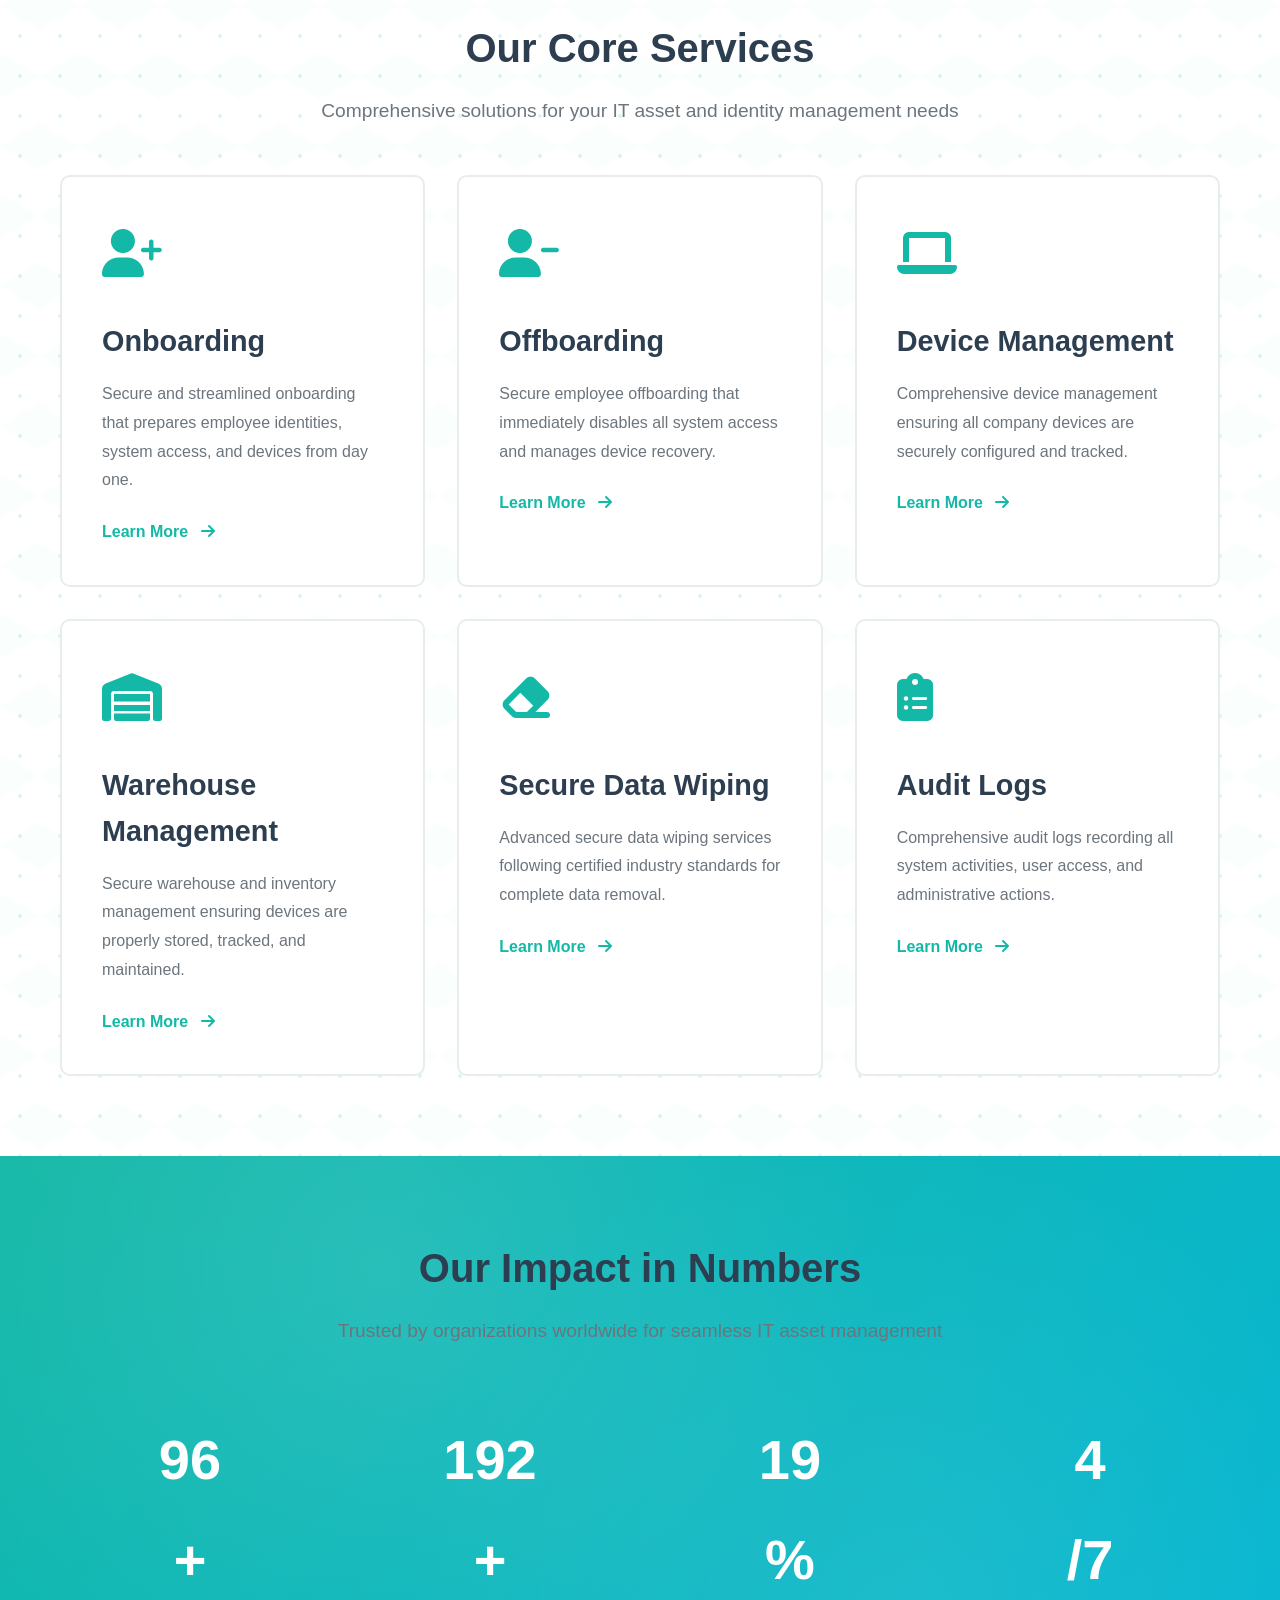
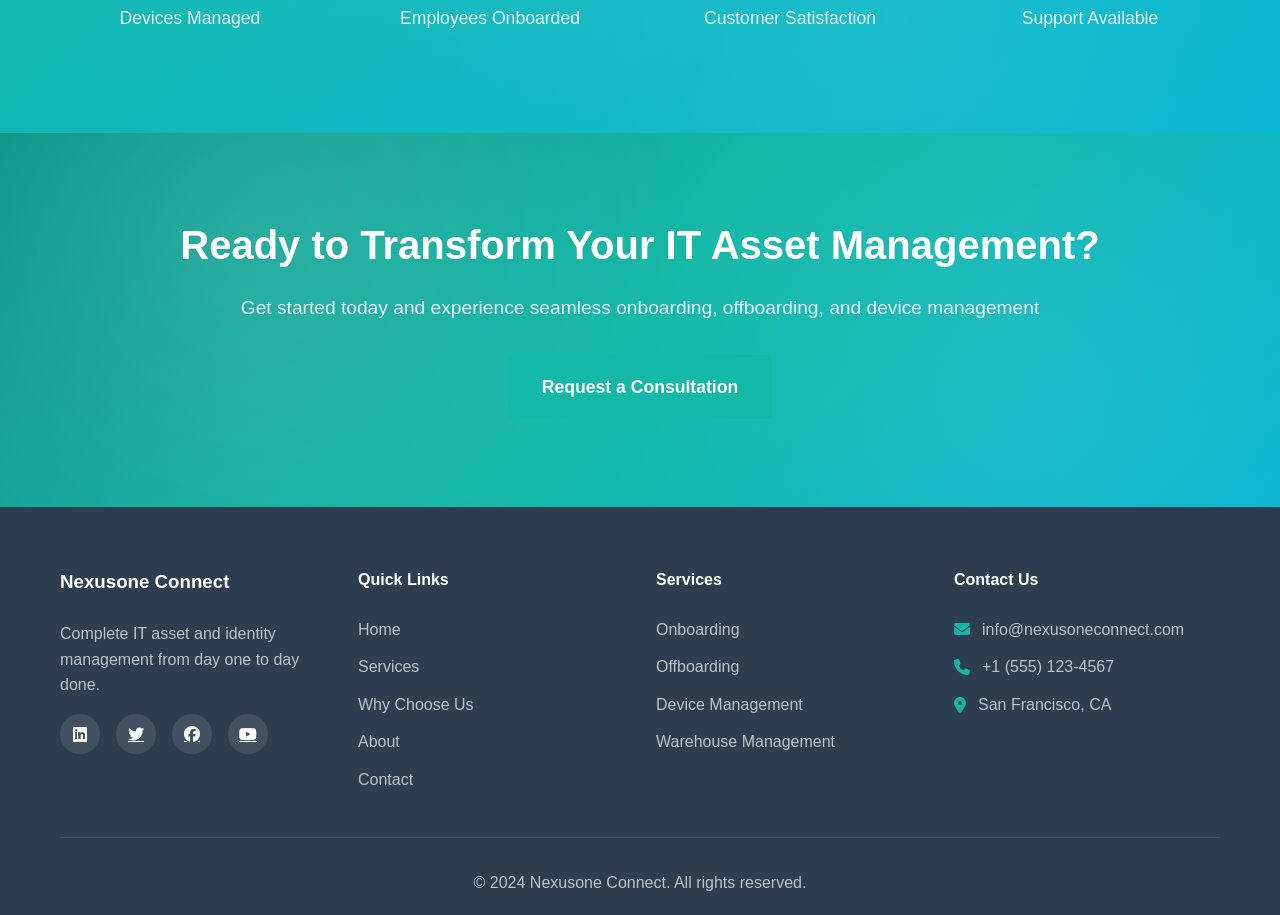
==== commit 0de14a87: "🗑️ Remove Instagram link from all pages - Removed Instagram link from footer on all 5 pages - Kept L" ====
--- a/index.html
+++ b/index.html
@@ -203,7 +203,6 @@
                     <h3>Nexusone Connect</h3>
                     <p>Complete IT asset and identity management from day one to day done.</p>
                     <div class="social-links">
-                        <a href="https://www.instagram.com/ragava538_/" target="_blank" title="Instagram"><i class="fab fa-instagram"></i></a>
                         <a href="https://www.linkedin.com/company/nexusone" target="_blank" title="LinkedIn"><i class="fab fa-linkedin"></i></a>
                         <a href="https://twitter.com/nexusone" target="_blank" title="Twitter"><i class="fab fa-twitter"></i></a>
                         <a href="https://www.facebook.com/nexusone" target="_blank" title="Facebook"><i class="fab fa-facebook"></i></a>
--- a/css/style.css
+++ b/css/style.css
@@ -6,14 +6,19 @@
 }
 
 :root {
-    --primary-color: #0066CC;
+    --primary-color: #14B8A6;
+    --primary-dark: #0F766E;
     --secondary-color: #2C3E50;
-    --accent-color: #00A8E8;
+    --accent-color: #06B6D4;
+    --accent-light: #22D3EE;
+    --gradient-start: #14B8A6;
+    --gradient-mid: #06B6D4;
+    --gradient-end: #22D3EE;
     --text-dark: #2C3E50;
     --text-light: #6C757D;
     --bg-light: #F8F9FA;
     --white: #FFFFFF;
-    --success: #28A745;
+    --success: #10B981;
     --transition: all 0.3s ease;
 }
 
@@ -105,20 +110,21 @@
 }
 
 .btn-primary:hover {
-    background: #0052A3;
+    background: var(--primary-dark);
     transform: translateY(-2px);
-    box-shadow: 0 5px 15px rgba(0,102,204,0.3);
+    box-shadow: 0 5px 15px rgba(20, 184, 166, 0.4);
 }
 
 .btn-secondary {
     background: transparent;
+    color: var(--white);
+    border-color: var(--white);
+}
+
+.btn-secondary:hover {
+    background: var(--white);
     color: var(--primary-color);
-    border-color: var(--primary-color);
-}
-
-.btn-secondary:hover {
-    background: var(--primary-color);
-    color: var(--white);
+    border-color: var(--white);
 }
 
 .btn-large {
@@ -534,7 +540,250 @@
     gap: 1rem;
     justify-content: center;
     flex-wrap: wrap;
-}
+    position: relative;
+    z-index: 10;
+}
+
+
+/* ========== SECTION BACKGROUND ENHANCEMENTS ========== */
+
+/* What We Do Section - Light Teal Pattern */
+.what-we-do {
+    background: linear-gradient(135deg, #f0fdfa 0%, #ccfbf1 100%);
+    position: relative;
+    overflow: hidden;
+}
+
+.what-we-do::before {
+    content: '';
+    position: absolute;
+    top: 0;
+    left: 0;
+    width: 100%;
+    height: 100%;
+    background-image:
+        radial-gradient(circle at 20% 50%, rgba(20, 184, 166, 0.05) 0%, transparent 50%),
+        radial-gradient(circle at 80% 80%, rgba(6, 182, 212, 0.05) 0%, transparent 50%);
+    z-index: 0;
+}
+
+.what-we-do .container {
+    position: relative;
+    z-index: 1;
+}
+
+/* Core Services Section - Subtle Pattern */
+.core-services {
+    background: #ffffff;
+    position: relative;
+    overflow: hidden;
+}
+
+.core-services::before {
+    content: '';
+    position: absolute;
+    top: 0;
+    left: 0;
+    width: 100%;
+    height: 100%;
+    background-image:
+        linear-gradient(30deg, #f0fdfa 12%, transparent 12.5%, transparent 87%, #f0fdfa 87.5%, #f0fdfa),
+        linear-gradient(150deg, #f0fdfa 12%, transparent 12.5%, transparent 87%, #f0fdfa 87.5%, #f0fdfa),
+        linear-gradient(30deg, #f0fdfa 12%, transparent 12.5%, transparent 87%, #f0fdfa 87.5%, #f0fdfa),
+        linear-gradient(150deg, #f0fdfa 12%, transparent 12.5%, transparent 87%, #f0fdfa 87.5%, #f0fdfa);
+    background-size: 80px 140px;
+    background-position: 0 0, 0 0, 40px 70px, 40px 70px;
+    opacity: 0.3;
+    z-index: 0;
+}
+
+.core-services .container {
+    position: relative;
+    z-index: 1;
+}
+
+/* Stats Section - Already has gradient, add pattern */
+.stats-section::before {
+    content: '';
+    position: absolute;
+    top: 0;
+    left: 0;
+    width: 100%;
+    height: 100%;
+    background-image:
+        radial-gradient(circle at 30% 20%, rgba(255, 255, 255, 0.1) 0%, transparent 50%),
+        radial-gradient(circle at 70% 80%, rgba(255, 255, 255, 0.08) 0%, transparent 50%);
+    z-index: 0;
+}
+
+.stats-section .container {
+    position: relative;
+    z-index: 1;
+}
+
+/* CTA Section - Vibrant Gradient */
+.cta-section {
+    background: linear-gradient(135deg, #0d9488 0%, #14b8a6 50%, #06b6d4 100%);
+    position: relative;
+    overflow: hidden;
+}
+
+.cta-section::before {
+    content: '';
+    position: absolute;
+    top: 0;
+    left: 0;
+    width: 100%;
+    height: 100%;
+    background-image:
+        radial-gradient(circle at 20% 30%, rgba(255, 255, 255, 0.1) 0%, transparent 40%),
+        radial-gradient(circle at 80% 70%, rgba(255, 255, 255, 0.08) 0%, transparent 40%);
+    animation: gradientShift 20s ease infinite;
+    z-index: 0;
+}
+
+.cta-section .container {
+    position: relative;
+    z-index: 1;
+}
+
+/* Animated Dots Background */
+.dots-bg {
+    position: absolute;
+    top: 0;
+    left: 0;
+    width: 100%;
+    height: 100%;
+    background-image: radial-gradient(circle, rgba(20, 184, 166, 0.15) 2px, transparent 2px);
+    background-size: 40px 40px;
+    animation: dotsMove 30s linear infinite;
+    z-index: 0;
+}
+
+@keyframes dotsMove {
+    0% {
+        background-position: 0 0;
+    }
+    100% {
+        background-position: 40px 40px;
+    }
+}
+
+/* Diagonal Stripes Background */
+.stripes-bg {
+    position: absolute;
+    top: 0;
+    left: 0;
+    width: 100%;
+    height: 100%;
+    background: repeating-linear-gradient(
+        45deg,
+        transparent,
+        transparent 35px,
+        rgba(20, 184, 166, 0.03) 35px,
+        rgba(20, 184, 166, 0.03) 70px
+    );
+    z-index: 0;
+}
+
+/* Floating Bubbles Background */
+.bubbles-bg {
+    position: absolute;
+    top: 0;
+    left: 0;
+    width: 100%;
+    height: 100%;
+    overflow: hidden;
+    z-index: 0;
+}
+
+.bubble {
+    position: absolute;
+    bottom: -100px;
+    border-radius: 50%;
+    background: radial-gradient(circle, rgba(20, 184, 166, 0.2), rgba(6, 182, 212, 0.1));
+    opacity: 0.4;
+    animation: bubbleRise 15s ease-in-out infinite;
+}
+
+.bubble:nth-child(1) {
+    width: 80px;
+    height: 80px;
+    left: 10%;
+    animation-delay: 0s;
+    animation-duration: 12s;
+}
+
+.bubble:nth-child(2) {
+    width: 60px;
+    height: 60px;
+    left: 30%;
+    animation-delay: 3s;
+    animation-duration: 15s;
+}
+
+.bubble:nth-child(3) {
+    width: 100px;
+    height: 100px;
+    left: 50%;
+    animation-delay: 6s;
+    animation-duration: 18s;
+}
+
+.bubble:nth-child(4) {
+    width: 70px;
+    height: 70px;
+    left: 70%;
+    animation-delay: 9s;
+    animation-duration: 14s;
+}
+
+.bubble:nth-child(5) {
+    width: 90px;
+    height: 90px;
+    left: 90%;
+    animation-delay: 12s;
+    animation-duration: 16s;
+}
+
+@keyframes bubbleRise {
+    0% {
+        bottom: -100px;
+        transform: translateX(0) scale(0.8);
+        opacity: 0;
+    }
+    10% {
+        opacity: 0.4;
+    }
+    50% {
+        transform: translateX(20px) scale(1);
+    }
+    90% {
+        opacity: 0.4;
+    }
+    100% {
+        bottom: 110%;
+        transform: translateX(-20px) scale(0.6);
+        opacity: 0;
+    }
+}
+
+/* Mesh Gradient Background */
+.mesh-gradient-bg {
+    position: absolute;
+    top: 0;
+    left: 0;
+    width: 100%;
+    height: 100%;
+    background:
+        radial-gradient(at 27% 37%, rgba(20, 184, 166, 0.08) 0px, transparent 50%),
+        radial-gradient(at 97% 21%, rgba(6, 182, 212, 0.08) 0px, transparent 50%),
+        radial-gradient(at 52% 99%, rgba(16, 185, 129, 0.08) 0px, transparent 50%),
+        radial-gradient(at 10% 29%, rgba(34, 211, 238, 0.08) 0px, transparent 50%),
+        radial-gradient(at 97% 96%, rgba(20, 184, 166, 0.08) 0px, transparent 50%);
+    z-index: 0;
+}
+
 
 /* Animations */
 .fade-in {
@@ -587,10 +836,313 @@
 /* Enhanced Hero Section with Gradient Animation */
 .hero {
     position: relative;
-    background: linear-gradient(270deg, #0066CC, #00A8E8, #0052A3, #00A8E8, #0066CC);
+    background: linear-gradient(270deg, var(--gradient-start), var(--gradient-mid), var(--gradient-end), var(--gradient-mid), var(--gradient-start));
     background-size: 400% 400%;
     animation: gradientShift 15s ease infinite;
     overflow: hidden;
+}
+
+
+/* ========== ENHANCED HERO BACKGROUND ANIMATIONS ========== */
+
+/* Animated Geometric Shapes */
+.hero::before {
+    content: '';
+    position: absolute;
+    top: -50%;
+    right: -10%;
+    width: 800px;
+    height: 800px;
+    background: radial-gradient(circle, rgba(255,255,255,0.1) 0%, transparent 70%);
+    border-radius: 50%;
+    animation: floatShape1 20s ease-in-out infinite;
+    z-index: 1;
+}
+
+.hero::after {
+    content: '';
+    position: absolute;
+    bottom: -30%;
+    left: -5%;
+    width: 600px;
+    height: 600px;
+    background: radial-gradient(circle, rgba(255,255,255,0.08) 0%, transparent 70%);
+    border-radius: 50%;
+    animation: floatShape2 15s ease-in-out infinite;
+    z-index: 1;
+}
+
+@keyframes floatShape1 {
+    0%, 100% {
+        transform: translate(0, 0) scale(1);
+    }
+    33% {
+        transform: translate(50px, -80px) scale(1.1);
+    }
+    66% {
+        transform: translate(-30px, 50px) scale(0.9);
+    }
+}
+
+@keyframes floatShape2 {
+    0%, 100% {
+        transform: translate(0, 0) scale(1) rotate(0deg);
+    }
+    50% {
+        transform: translate(-60px, -40px) scale(1.15) rotate(180deg);
+    }
+}
+
+/* Animated Grid Background */
+.hero-grid {
+    position: absolute;
+    top: 0;
+    left: 0;
+    width: 100%;
+    height: 100%;
+    background-image:
+        linear-gradient(rgba(255,255,255,0.03) 1px, transparent 1px),
+        linear-gradient(90deg, rgba(255,255,255,0.03) 1px, transparent 1px);
+    background-size: 50px 50px;
+    animation: gridMove 20s linear infinite;
+    z-index: 0;
+}
+
+@keyframes gridMove {
+    0% {
+        background-position: 0 0;
+    }
+    100% {
+        background-position: 50px 50px;
+    }
+}
+
+/* Glowing Orbs */
+.hero-orb {
+    position: absolute;
+    border-radius: 50%;
+    filter: blur(40px);
+    opacity: 0.3;
+    animation: orbFloat 15s ease-in-out infinite;
+    z-index: 1;
+}
+
+.hero-orb-1 {
+    top: 20%;
+    left: 10%;
+    width: 200px;
+    height: 200px;
+    background: radial-gradient(circle, rgba(34, 211, 238, 0.6), transparent);
+    animation-delay: 0s;
+}
+
+.hero-orb-2 {
+    top: 60%;
+    right: 15%;
+    width: 150px;
+    height: 150px;
+    background: radial-gradient(circle, rgba(16, 185, 129, 0.5), transparent);
+    animation-delay: 5s;
+}
+
+.hero-orb-3 {
+    bottom: 20%;
+    left: 30%;
+    width: 180px;
+    height: 180px;
+    background: radial-gradient(circle, rgba(6, 182, 212, 0.4), transparent);
+    animation-delay: 10s;
+}
+
+@keyframes orbFloat {
+    0%, 100% {
+        transform: translate(0, 0) scale(1);
+    }
+    25% {
+        transform: translate(50px, -50px) scale(1.2);
+    }
+    50% {
+        transform: translate(-30px, 30px) scale(0.8);
+    }
+    75% {
+        transform: translate(40px, 20px) scale(1.1);
+    }
+}
+
+/* Animated Wave at Bottom */
+.hero-wave {
+    position: absolute;
+    bottom: -5px;
+    left: 0;
+    width: 100%;
+    height: 100px;
+    z-index: 2;
+}
+
+.hero-wave svg {
+    width: 100%;
+    height: 100%;
+}
+
+.wave-path {
+    animation: waveAnimation 10s ease-in-out infinite;
+}
+
+@keyframes waveAnimation {
+    0%, 100% {
+        d: path("M0,50 Q250,20 500,50 T1000,50 T1500,50 T2000,50 V100 H0 Z");
+    }
+    50% {
+        d: path("M0,50 Q250,80 500,50 T1000,50 T1500,50 T2000,50 V100 H0 Z");
+    }
+}
+
+/* Floating Geometric Shapes */
+.hero-shapes {
+    position: absolute;
+    width: 100%;
+    height: 100%;
+    top: 0;
+    left: 0;
+    overflow: hidden;
+    z-index: 1;
+}
+
+.shape {
+    position: absolute;
+    opacity: 0.1;
+    animation: shapeFloat 20s linear infinite;
+}
+
+.shape-circle {
+    width: 80px;
+    height: 80px;
+    border: 3px solid rgba(255, 255, 255, 0.3);
+    border-radius: 50%;
+    top: 30%;
+    left: 20%;
+    animation-duration: 25s;
+}
+
+.shape-square {
+    width: 60px;
+    height: 60px;
+    border: 3px solid rgba(255, 255, 255, 0.3);
+    transform: rotate(45deg);
+    top: 50%;
+    right: 25%;
+    animation-duration: 30s;
+    animation-delay: 5s;
+}
+
+.shape-triangle {
+    width: 0;
+    height: 0;
+    border-left: 40px solid transparent;
+    border-right: 40px solid transparent;
+    border-bottom: 70px solid rgba(255, 255, 255, 0.3);
+    bottom: 30%;
+    left: 60%;
+    animation-duration: 35s;
+    animation-delay: 10s;
+}
+
+@keyframes shapeFloat {
+    0%, 100% {
+        transform: translateY(0) rotate(0deg);
+    }
+    25% {
+        transform: translateY(-30px) rotate(90deg);
+    }
+    50% {
+        transform: translateY(20px) rotate(180deg);
+    }
+    75% {
+        transform: translateY(-15px) rotate(270deg);
+    }
+}
+
+/* Enhanced Particles with Colors */
+.particle-colored {
+    position: absolute;
+    border-radius: 50%;
+    animation: particleColorFloat 15s infinite ease-in-out;
+    z-index: 1;
+}
+
+@keyframes particleColorFloat {
+    0%, 100% {
+        transform: translate(0, 0) scale(1);
+        opacity: 0;
+    }
+    10% {
+        opacity: 0.8;
+    }
+    90% {
+        opacity: 0.8;
+    }
+    100% {
+        transform: translate(var(--tx), var(--ty)) scale(0.5);
+        opacity: 0;
+    }
+}
+
+/* Animated Light Rays */
+.light-rays {
+    position: absolute;
+    top: 0;
+    left: 0;
+    width: 100%;
+    height: 100%;
+    overflow: hidden;
+    z-index: 1;
+}
+
+.light-ray {
+    position: absolute;
+    width: 2px;
+    height: 100%;
+    background: linear-gradient(to bottom, transparent, rgba(255,255,255,0.1), transparent);
+    animation: rayMove 8s linear infinite;
+}
+
+.light-ray:nth-child(1) {
+    left: 10%;
+    animation-delay: 0s;
+}
+
+.light-ray:nth-child(2) {
+    left: 30%;
+    animation-delay: 2s;
+}
+
+.light-ray:nth-child(3) {
+    left: 50%;
+    animation-delay: 4s;
+}
+
+.light-ray:nth-child(4) {
+    left: 70%;
+    animation-delay: 6s;
+}
+
+.light-ray:nth-child(5) {
+    left: 90%;
+    animation-delay: 1s;
+}
+
+@keyframes rayMove {
+    0% {
+        transform: translateY(-100%);
+        opacity: 0;
+    }
+    50% {
+        opacity: 1;
+    }
+    100% {
+        transform: translateY(100%);
+        opacity: 0;
+    }
 }
 
 @keyframes gradientShift {
@@ -635,7 +1187,7 @@
 
 .hero-content {
     position: relative;
-    z-index: 1;
+    z-index: 10;
 }
 
 /* Scroll Reveal Animations */
@@ -700,7 +1252,7 @@
 .feature-card:hover,
 .service-card:hover {
     transform: translateY(-15px) scale(1.02);
-    box-shadow: 0 25px 50px rgba(0, 102, 204, 0.2);
+    box-shadow: 0 25px 50px rgba(20, 184, 166, 0.25);
 }
 
 .feature-card::before,
@@ -782,7 +1334,7 @@
     width: 60px;
     height: 60px;
     border: 6px solid #f3f3f3;
-    border-top: 6px solid #0066CC;
+    border-top: 6px solid var(--primary-color);
     border-radius: 50%;
     animation: spin 1s linear infinite;
 }
@@ -794,7 +1346,7 @@
 
 /* Stats Counter Section */
 .stats-section {
-    background: linear-gradient(135deg, #0066CC 0%, #00A8E8 100%);
+    background: linear-gradient(135deg, var(--gradient-start) 0%, var(--gradient-mid) 100%);
     color: white;
     padding: 80px 0;
     position: relative;
@@ -857,15 +1409,15 @@
 @keyframes pulse {
     0% {
         transform: scale(1);
-        box-shadow: 0 0 0 0 rgba(0, 102, 204, 0.7);
+        box-shadow: 0 0 0 0 rgba(20, 184, 166, 0.7);
     }
     50% {
         transform: scale(1.05);
-        box-shadow: 0 0 0 20px rgba(0, 102, 204, 0);
+        box-shadow: 0 0 0 20px rgba(20, 184, 166, 0);
     }
     100% {
         transform: scale(1);
-        box-shadow: 0 0 0 0 rgba(0, 102, 204, 0);
+        box-shadow: 0 0 0 0 rgba(20, 184, 166, 0);
     }
 }
 
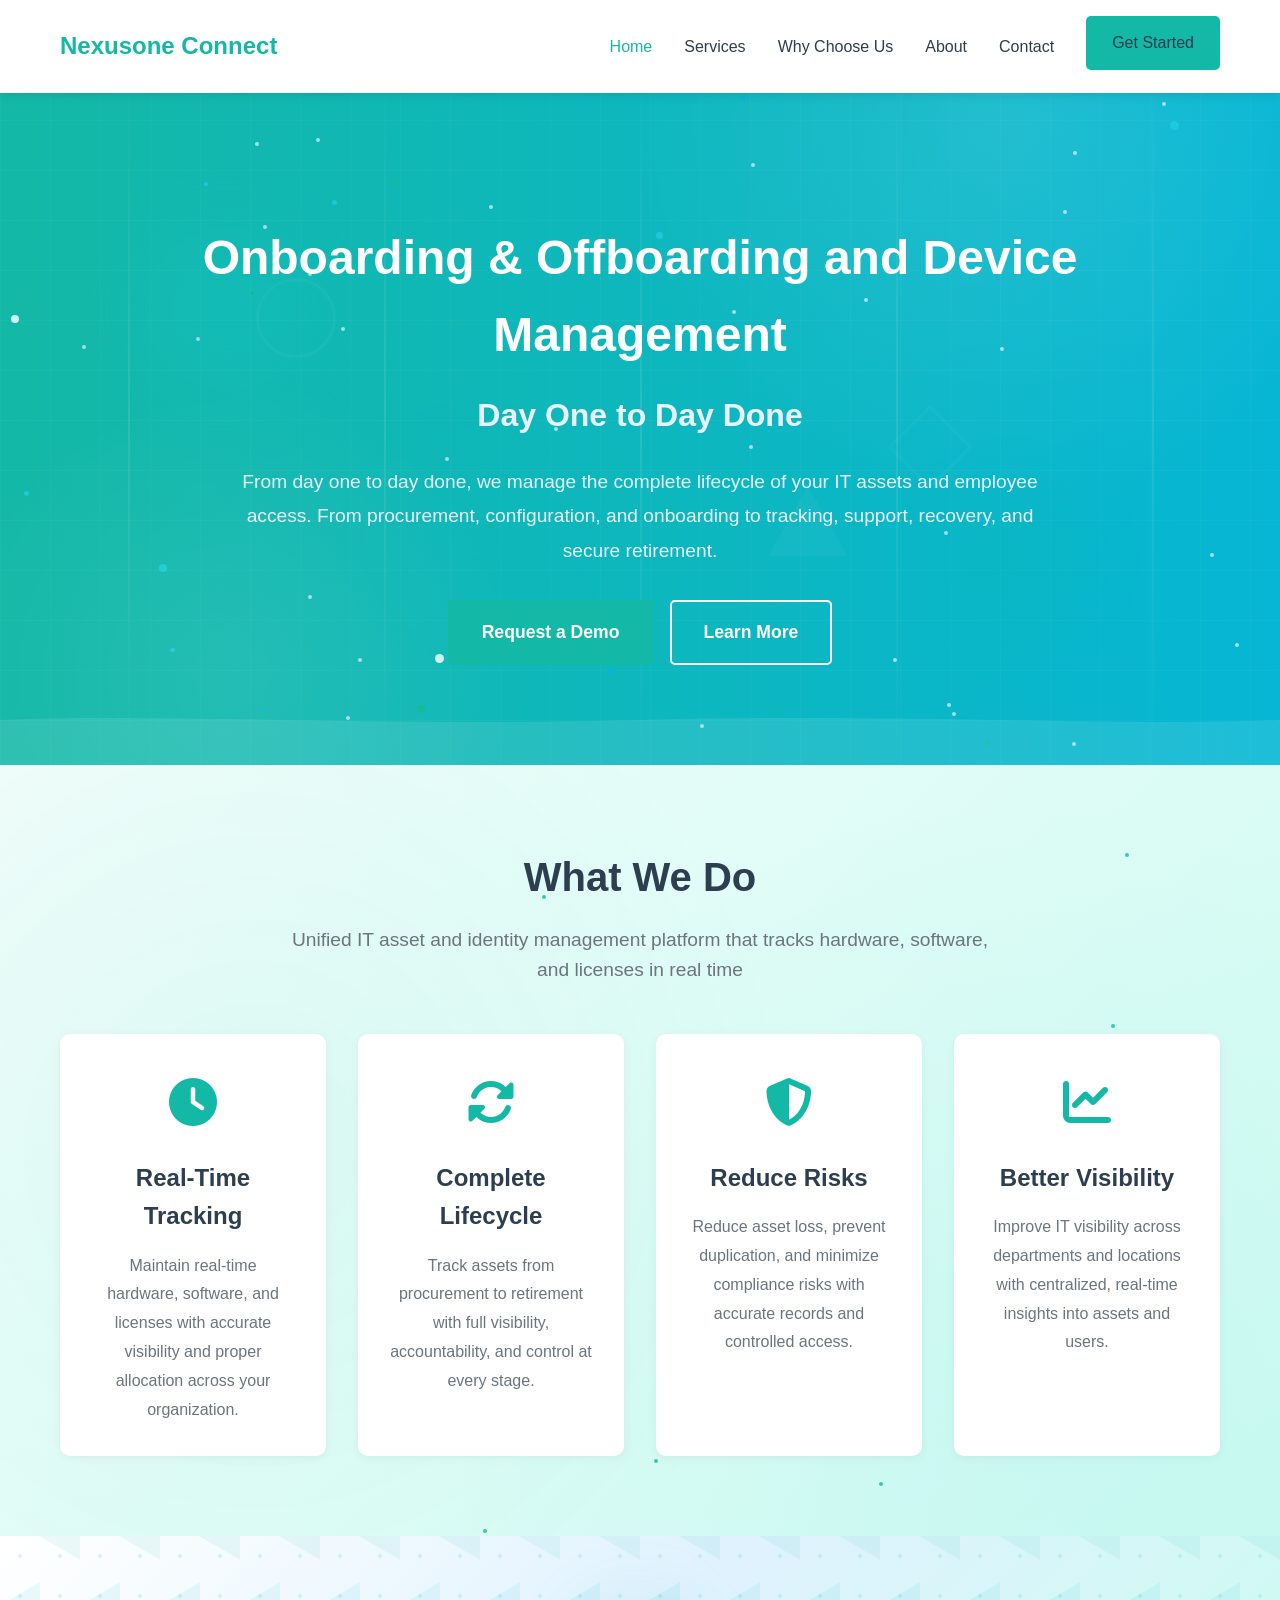
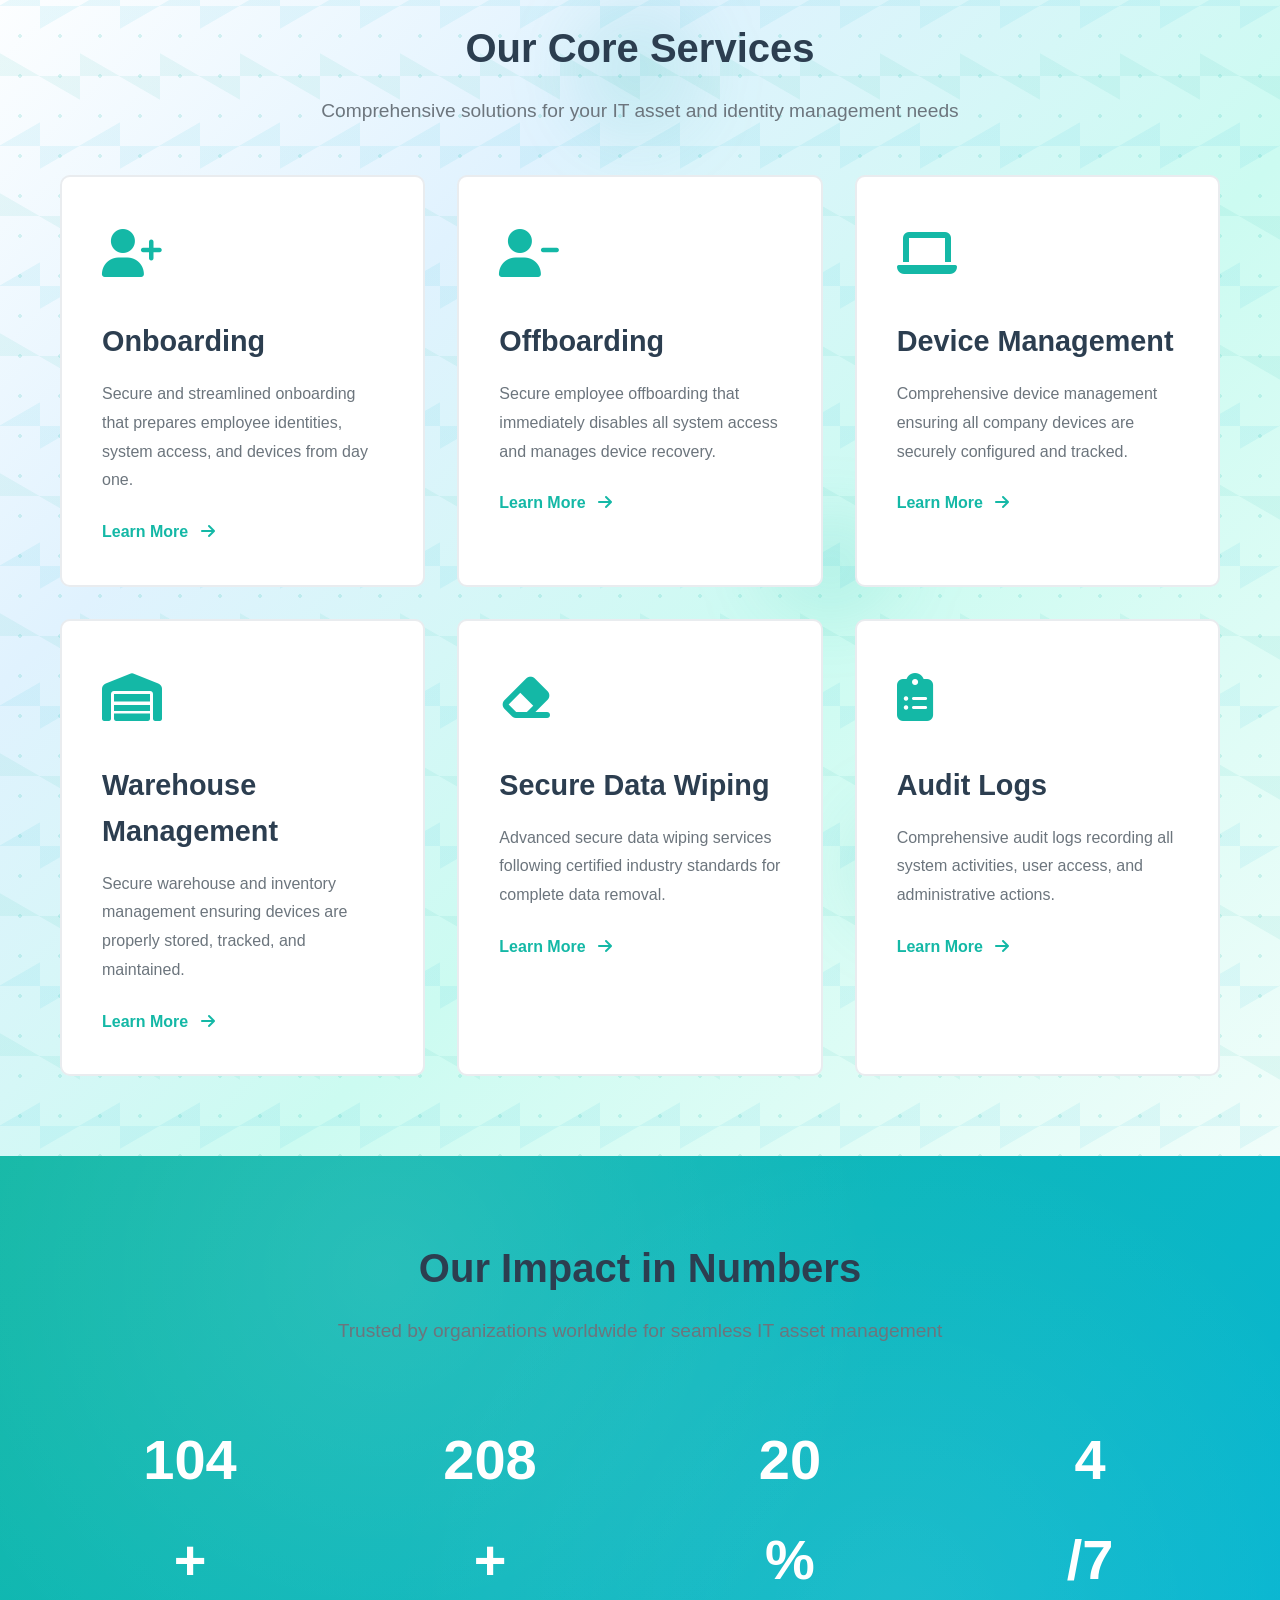
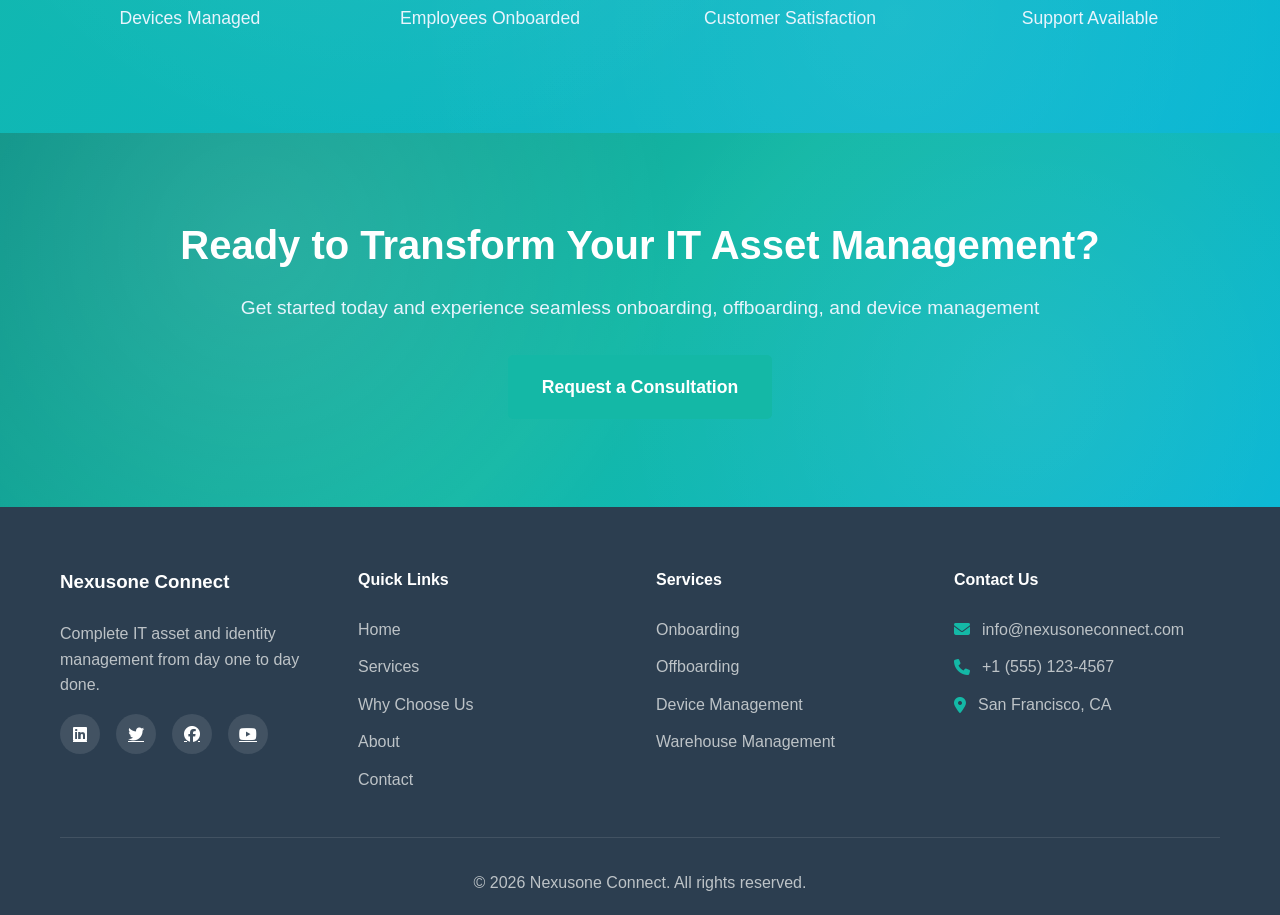
==== commit b6cbbdcc: "Fix duplicate navbar variable and update service field to readonly 'IT Support & Consulting'" ====
--- a/index.html
+++ b/index.html
@@ -266,15 +266,7 @@
                     <input type="url" name="website" placeholder="Your Website URL (Optional)">
                 </div>
                 <div class="form-group">
-                    <select name="service" required>
-                        <option value="">Select Service *</option>
-                        <option value="Web Development & Design">Web Development & Design</option>
-                        <option value="Digital Marketing (SEO/PPC)">Digital Marketing (SEO/PPC)</option>
-                        <option value="Cloud Solutions & Infrastructure">Cloud Solutions & Infrastructure</option>
-                        <option value="Data Analytics & Reporting">Data Analytics & Reporting</option>
-                        <option value="IT Support & Consulting">IT Support & Consulting</option>
-                        <option value="General Inquiry">General Inquiry</option>
-                    </select>
+                    <input type="text" name="service" value="IT Support & Consulting" readonly required>
                 </div>
                 <div class="form-group">
                     <textarea name="message" rows="4" placeholder="Your Message *" required></textarea>
--- a/css/style.css
+++ b/css/style.css
@@ -572,11 +572,21 @@
     z-index: 1;
 }
 
-/* Core Services Section - Subtle Pattern */
+/* Core Services Section - VIBRANT GRADIENT! */
 .core-services {
-    background: #ffffff;
+    background: linear-gradient(135deg, #ffffff 0%, #e0f2fe 30%, #ccfbf1 60%, #f0fdfa 100%);
     position: relative;
     overflow: hidden;
+    animation: gentleShift 15s ease infinite;
+}
+
+@keyframes gentleShift {
+    0%, 100% {
+        background-position: 0% 50%;
+    }
+    50% {
+        background-position: 100% 50%;
+    }
 }
 
 .core-services::before {
@@ -587,14 +597,21 @@
     width: 100%;
     height: 100%;
     background-image:
-        linear-gradient(30deg, #f0fdfa 12%, transparent 12.5%, transparent 87%, #f0fdfa 87.5%, #f0fdfa),
-        linear-gradient(150deg, #f0fdfa 12%, transparent 12.5%, transparent 87%, #f0fdfa 87.5%, #f0fdfa),
-        linear-gradient(30deg, #f0fdfa 12%, transparent 12.5%, transparent 87%, #f0fdfa 87.5%, #f0fdfa),
-        linear-gradient(150deg, #f0fdfa 12%, transparent 12.5%, transparent 87%, #f0fdfa 87.5%, #f0fdfa);
+        linear-gradient(30deg, rgba(20, 184, 166, 0.08) 12%, transparent 12.5%, transparent 87%, rgba(20, 184, 166, 0.08) 87.5%),
+        linear-gradient(150deg, rgba(6, 182, 212, 0.08) 12%, transparent 12.5%, transparent 87%, rgba(6, 182, 212, 0.08) 87.5%);
     background-size: 80px 140px;
-    background-position: 0 0, 0 0, 40px 70px, 40px 70px;
-    opacity: 0.3;
+    background-position: 0 0, 40px 70px;
+    animation: patternMove 20s linear infinite;
     z-index: 0;
+}
+
+@keyframes patternMove {
+    0% {
+        background-position: 0 0, 40px 70px;
+    }
+    100% {
+        background-position: 80px 140px, 120px 210px;
+    }
 }
 
 .core-services .container {
@@ -766,6 +783,92 @@
         transform: translateX(-20px) scale(0.6);
         opacity: 0;
     }
+
+
+/* ========== COLORFUL CARD ENHANCEMENTS ========== */
+
+/* Feature Cards - Colorful Gradients */
+.feature-card {
+    background: linear-gradient(135deg, #ffffff 0%, #f0fdfa 100%);
+    border: 2px solid transparent;
+    background-clip: padding-box;
+    position: relative;
+}
+
+.feature-card::after {
+    content: '';
+    position: absolute;
+    top: -2px;
+    left: -2px;
+    right: -2px;
+    bottom: -2px;
+    background: linear-gradient(135deg, var(--primary-color), var(--accent-color));
+    border-radius: 10px;
+    z-index: -1;
+    opacity: 0;
+    transition: opacity 0.3s ease;
+}
+
+.feature-card:hover::after {
+    opacity: 0.3;
+}
+
+/* Service Cards - Vibrant Backgrounds */
+.service-card {
+    background: linear-gradient(135deg, #ffffff 0%, #e0f2fe 50%, #f0fdfa 100%);
+    transition: all 0.4s cubic-bezier(0.175, 0.885, 0.32, 1.275);
+}
+
+.service-card:hover {
+    background: linear-gradient(135deg, #ccfbf1 0%, #a5f3fc 50%, #e0f2fe 100%);
+}
+
+/* Animated Icon Backgrounds */
+.feature-icon,
+.service-icon {
+    background: linear-gradient(135deg, rgba(20, 184, 166, 0.1) 0%, rgba(6, 182, 212, 0.1) 100%);
+    width: 100px;
+    height: 100px;
+    display: flex;
+    align-items: center;
+    justify-content: center;
+    border-radius: 50%;
+    margin: 0 auto 1.5rem;
+    position: relative;
+}
+
+.feature-icon::before,
+.service-icon::before {
+    content: '';
+    position: absolute;
+    top: 50%;
+    left: 50%;
+    transform: translate(-50%, -50%);
+    width: 120%;
+    height: 120%;
+    background: linear-gradient(135deg, var(--primary-color), var(--accent-color));
+    border-radius: 50%;
+    opacity: 0;
+    transition: opacity 0.3s ease;
+    z-index: -1;
+    filter: blur(20px);
+}
+
+.feature-card:hover .feature-icon::before,
+.service-card:hover .service-icon::before {
+    opacity: 0.3;
+    animation: iconPulse 2s ease infinite;
+}
+
+@keyframes iconPulse {
+    0%, 100% {
+        transform: translate(-50%, -50%) scale(1);
+    }
+    50% {
+        transform: translate(-50%, -50%) scale(1.1);
+    }
+}
+
 }
 
 /* Mesh Gradient Background */
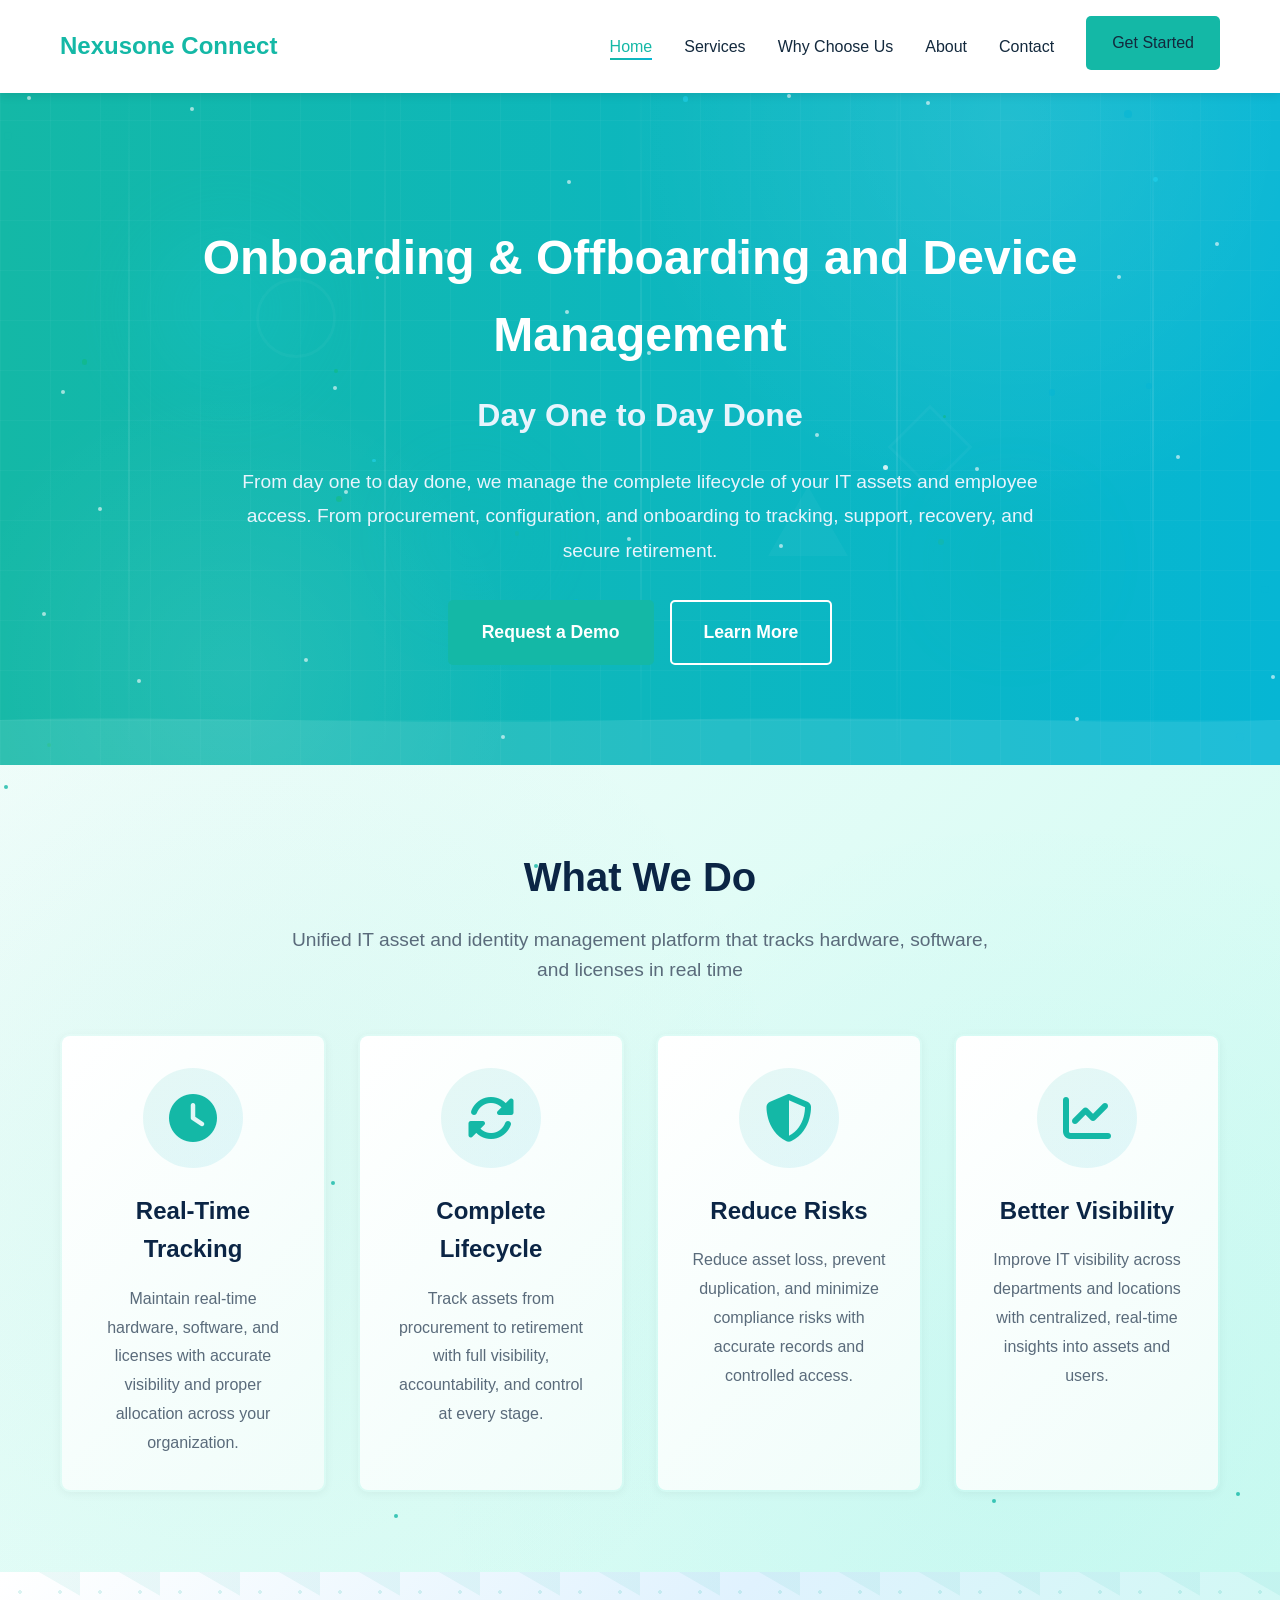
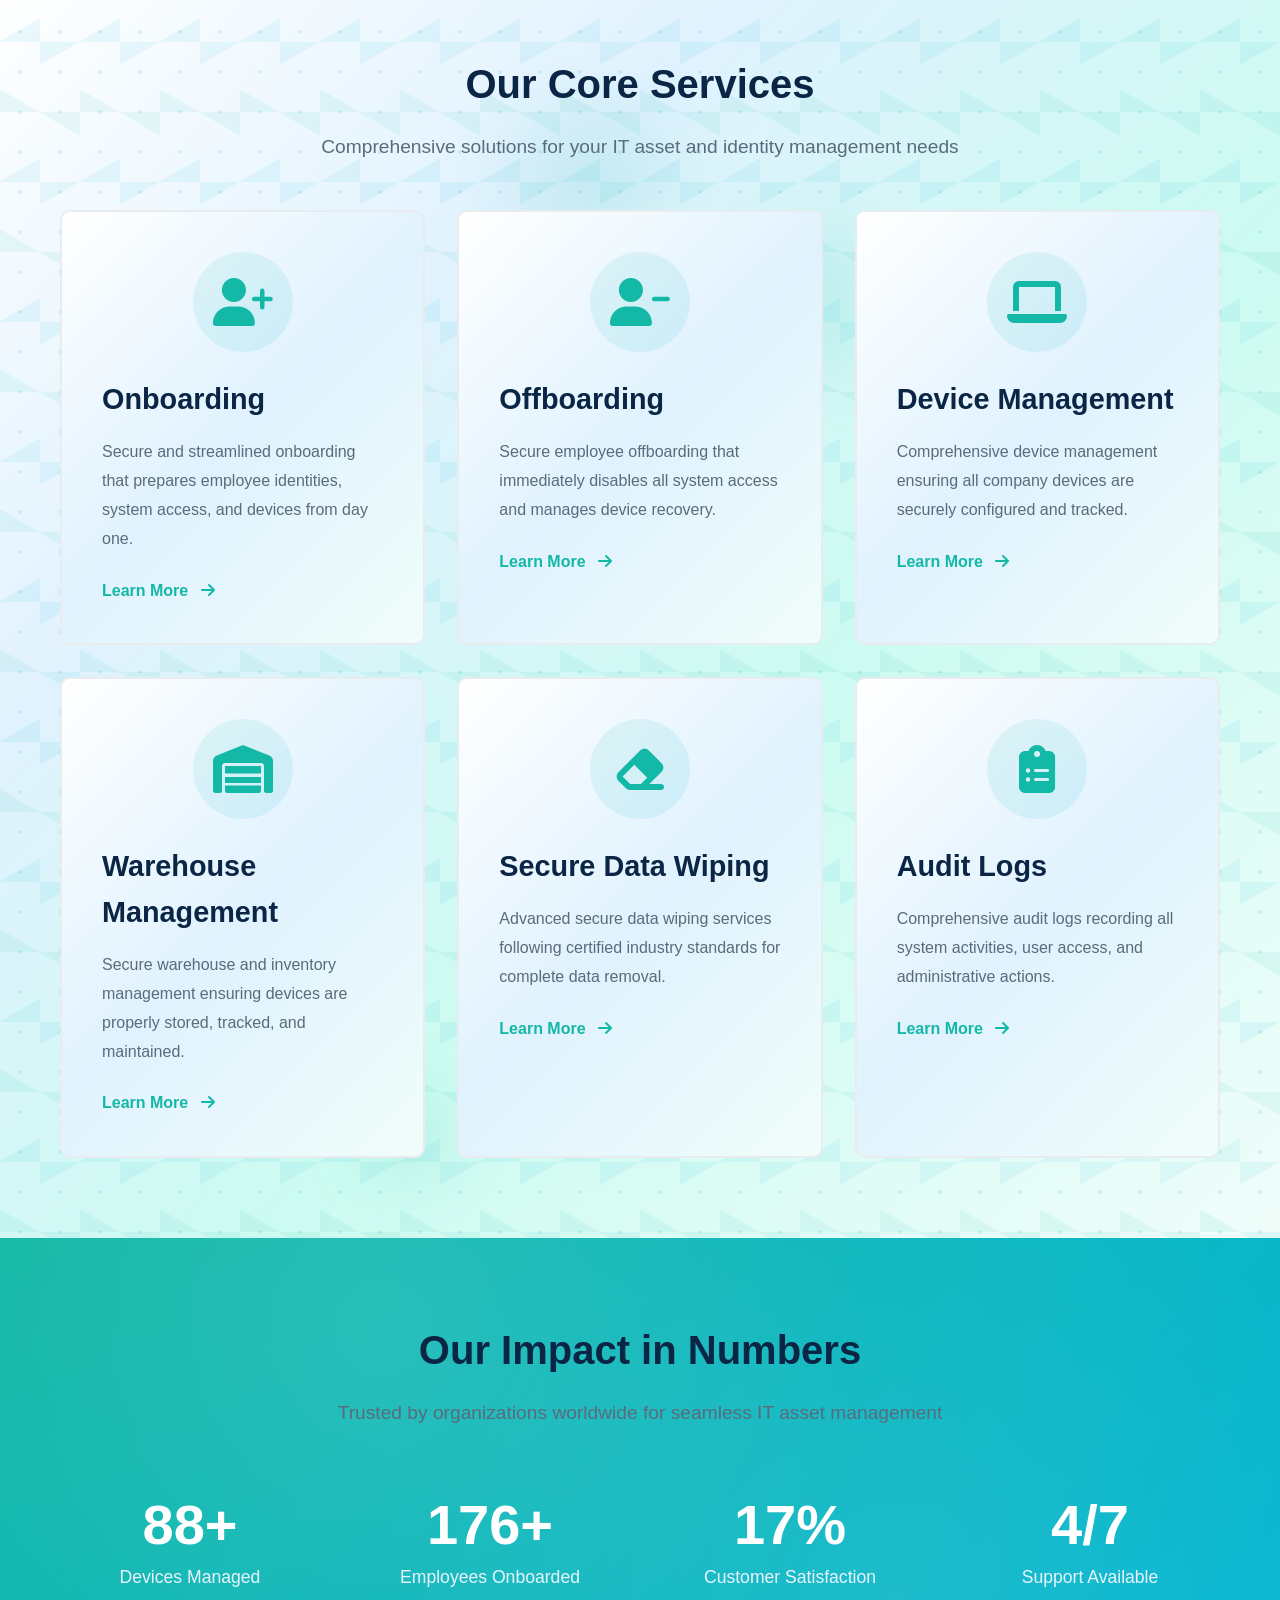
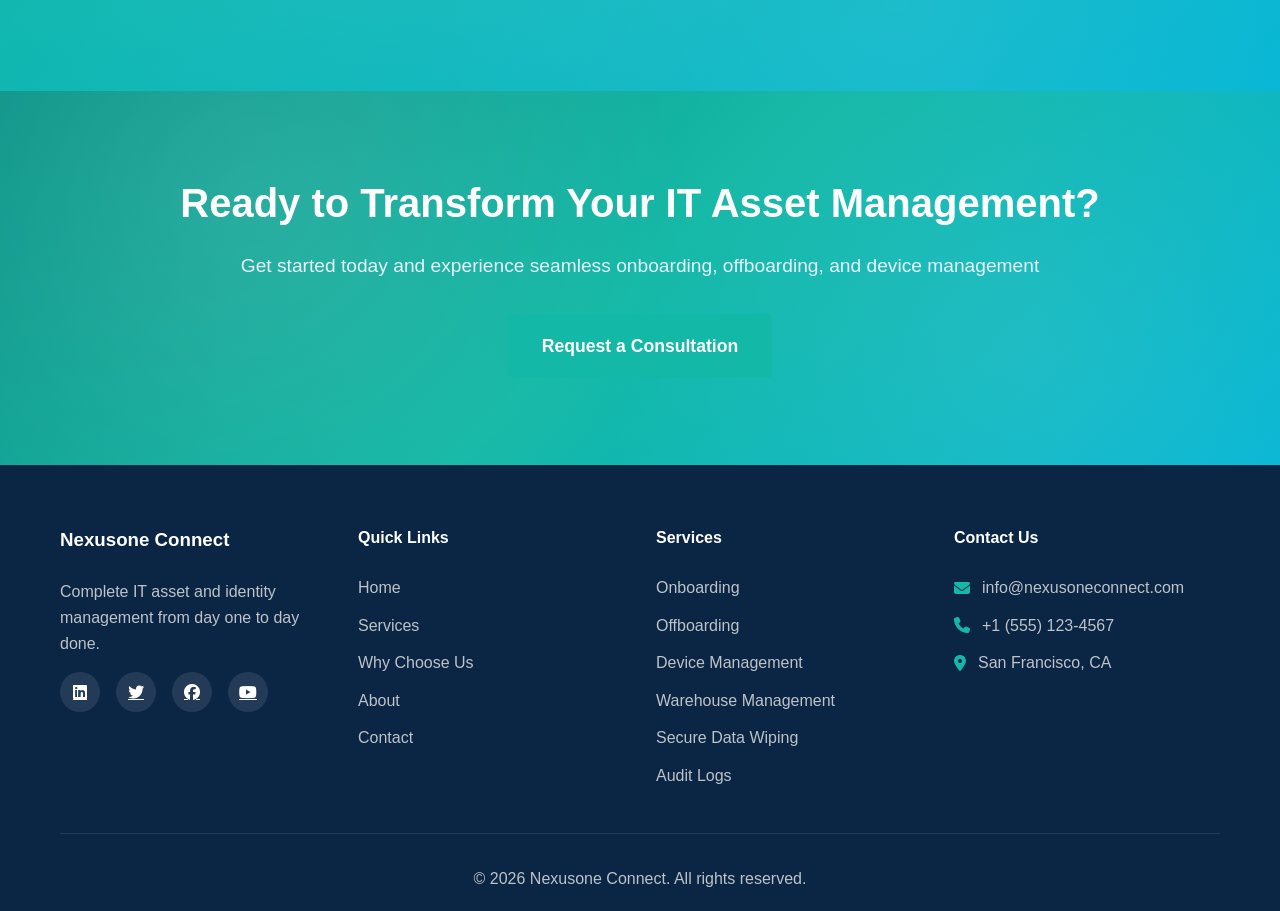
==== commit d8bfd5f8: "Apply client feedback, enrich content, add animations & navy-teal palette - Content: fix 'We offer' " ====
--- a/index.html
+++ b/index.html
@@ -6,6 +6,15 @@
     <meta name="description" content="Nexusone Connect - Complete IT Asset & Identity Management from Day One to Day Done">
     <meta name="keywords" content="IT asset management, identity management, onboarding, offboarding, device management">
     <title>Nexusone Connect - Day One to Day Done</title>
+    <link rel="icon" type="image/svg+xml" href="favicon.svg">
+    <meta name="theme-color" content="#14B8A6">
+    <meta property="og:type" content="website">
+    <meta property="og:site_name" content="Nexusone Connect">
+    <meta property="og:title" content="Nexusone Connect - Day One to Day Done">
+    <meta property="og:description" content="Complete IT asset & identity management from day one to day done — onboarding, offboarding, and device management.">
+    <meta name="twitter:card" content="summary_large_image">
+    <meta name="twitter:title" content="Nexusone Connect - Day One to Day Done">
+    <meta name="twitter:description" content="Complete IT asset & identity management from day one to day done.">
     <link rel="stylesheet" href="css/style.css">
     <link rel="stylesheet" href="https://cdnjs.cloudflare.com/ajax/libs/font-awesome/6.4.0/css/all.min.css">
 </head>
@@ -21,7 +30,7 @@
                 <div class="logo">
                     <a href="index.html">Nexusone Connect</a>
                 </div>
-                <div class="nav-toggle" id="navToggle">
+                <div class="nav-toggle" id="navToggle" role="button" tabindex="0" aria-label="Toggle navigation menu" aria-expanded="false" aria-controls="navMenu">
                     <span></span>
                     <span></span>
                     <span></span>
@@ -165,19 +174,19 @@
             </div>
             <div class="stats-grid">
                 <div class="stat-card scroll-reveal">
-                    <span class="counter" data-target="500">0</span><span style="font-size: 3.5rem; font-weight: 700;">+</span>
+                    <div class="stat-number"><span class="counter" data-target="500">0</span><span class="counter-suffix">+</span></div>
                     <p class="stat-label">Devices Managed</p>
                 </div>
                 <div class="stat-card scroll-reveal">
-                    <span class="counter" data-target="1000">0</span><span style="font-size: 3.5rem; font-weight: 700;">+</span>
+                    <div class="stat-number"><span class="counter" data-target="1000">0</span><span class="counter-suffix">+</span></div>
                     <p class="stat-label">Employees Onboarded</p>
                 </div>
                 <div class="stat-card scroll-reveal">
-                    <span class="counter" data-target="99">0</span><span style="font-size: 3.5rem; font-weight: 700;">%</span>
+                    <div class="stat-number"><span class="counter" data-target="99">0</span><span class="counter-suffix">%</span></div>
                     <p class="stat-label">Customer Satisfaction</p>
                 </div>
                 <div class="stat-card scroll-reveal">
-                    <span class="counter" data-target="24">0</span><span style="font-size: 3.5rem; font-weight: 700;">/7</span>
+                    <div class="stat-number"><span class="counter" data-target="24">0</span><span class="counter-suffix">/7</span></div>
                     <p class="stat-label">Support Available</p>
                 </div>
             </div>
@@ -226,6 +235,8 @@
                         <li><a href="services.html#offboarding">Offboarding</a></li>
                         <li><a href="services.html#device-management">Device Management</a></li>
                         <li><a href="services.html#warehouse">Warehouse Management</a></li>
+                        <li><a href="services.html#data-wiping">Secure Data Wiping</a></li>
+                        <li><a href="services.html#audit-logs">Audit Logs</a></li>
                     </ul>
                 </div>
                 <div class="footer-col">
@@ -238,38 +249,47 @@
                 </div>
             </div>
             <div class="footer-bottom">
-                <p>&copy; 2024 Nexusone Connect. All rights reserved.</p>
+                <p>&copy; 2026 Nexusone Connect. All rights reserved.</p>
             </div>
         </div>
     </footer>
 
     <!-- Inquiry Popup Modal -->
-    <div class="modal" id="inquiryModal">
+    <div class="modal" id="inquiryModal" role="dialog" aria-modal="true" aria-labelledby="inquiryModalTitle">
         <div class="modal-content">
-            <span class="close-modal" id="closeModal">&times;</span>
-            <h2>Get Started Today</h2>
+            <span class="close-modal" id="closeModal" role="button" tabindex="0" aria-label="Close dialog">&times;</span>
+            <h2 id="inquiryModalTitle">Get Started Today</h2>
             <p>Fill out the form below and our team will get back to you within 24 hours.</p>
             <form class="inquiry-form" id="inquiryForm">
                 <div class="form-group">
-                    <input type="text" name="name" placeholder="Full Name *" required>
-                </div>
-                <div class="form-group">
-                    <input type="email" name="email" placeholder="Email Address *" required>
-                </div>
-                <div class="form-group">
-                    <input type="tel" name="phone" placeholder="Phone Number">
-                </div>
-                <div class="form-group">
-                    <input type="text" name="company" placeholder="Company Name">
-                </div>
-                <div class="form-group">
-                    <input type="url" name="website" placeholder="Your Website URL (Optional)">
-                </div>
-                <div class="form-group">
-                    <input type="text" name="service" value="IT Support & Consulting" readonly required>
-                </div>
-                <div class="form-group">
-                    <textarea name="message" rows="4" placeholder="Your Message *" required></textarea>
+                    <input type="text" name="name" placeholder="Full Name *" aria-label="Full name" required>
+                </div>
+                <div class="form-group">
+                    <input type="email" name="email" placeholder="Email Address *" aria-label="Email address" required>
+                </div>
+                <div class="form-group">
+                    <input type="tel" name="phone" placeholder="Phone Number" aria-label="Phone number">
+                </div>
+                <div class="form-group">
+                    <input type="text" name="company" placeholder="Company Name" aria-label="Company name">
+                </div>
+                <div class="form-group">
+                    <input type="url" name="website" placeholder="Your Website URL (Optional)" aria-label="Website URL">
+                </div>
+                <div class="form-group">
+                    <select name="service" required aria-label="Service of interest">
+                        <option value="">Select Service *</option>
+                        <option value="Onboarding">Onboarding</option>
+                        <option value="Offboarding">Offboarding</option>
+                        <option value="Device Management">Device Management</option>
+                        <option value="Warehouse &amp; Inventory Management">Warehouse &amp; Inventory Management</option>
+                        <option value="Secure Data Wiping">Secure Data Wiping</option>
+                        <option value="Audit Logs">Audit Logs</option>
+                        <option value="General Inquiry">General Inquiry</option>
+                    </select>
+                </div>
+                <div class="form-group">
+                    <textarea name="message" rows="4" placeholder="Your Message *" aria-label="Your message" required></textarea>
                 </div>
                 <button type="submit" class="btn-primary btn-large">Submit Inquiry</button>
             </form>
--- a/css/style.css
+++ b/css/style.css
@@ -8,15 +8,15 @@
 :root {
     --primary-color: #14B8A6;
     --primary-dark: #0F766E;
-    --secondary-color: #2C3E50;
+    --secondary-color: #0B2545;
     --accent-color: #06B6D4;
     --accent-light: #22D3EE;
     --gradient-start: #14B8A6;
     --gradient-mid: #06B6D4;
     --gradient-end: #22D3EE;
-    --text-dark: #2C3E50;
-    --text-light: #6C757D;
-    --bg-light: #F8F9FA;
+    --text-dark: #13293D;
+    --text-light: #5A6B7B;
+    --bg-light: #F6FAFB;
     --white: #FFFFFF;
     --success: #10B981;
     --transition: all 0.3s ease;
@@ -282,7 +282,7 @@
 
 /* CTA Section */
 .cta-section {
-    background: linear-gradient(135deg, #2C3E50 0%, #34495E 100%);
+    background: linear-gradient(135deg, #0B2545 0%, #123A63 100%);
     color: var(--white);
     padding: 80px 0;
     text-align: center;
@@ -394,11 +394,13 @@
     height: 100%;
     background: rgba(0,0,0,0.7);
     animation: fadeIn 0.3s ease;
+    overflow-y: auto;
+    -webkit-overflow-scrolling: touch;
 }
 
 .modal-content {
     background: var(--white);
-    margin: 5% auto;
+    margin: 40px auto;
     padding: 3rem;
     border-radius: 10px;
     max-width: 600px;
@@ -783,6 +785,7 @@
         transform: translateX(-20px) scale(0.6);
         opacity: 0;
     }
+}
 
 
 /* ========== COLORFUL CARD ENHANCEMENTS ========== */
@@ -869,8 +872,6 @@
     }
 }
 
-}
-
 /* Mesh Gradient Background */
 .mesh-gradient-bg {
     position: absolute;
@@ -1468,12 +1469,19 @@
     padding: 20px;
 }
 
-.counter {
+.stat-number {
+    display: flex;
+    align-items: baseline;
+    justify-content: center;
+    margin-bottom: 10px;
+}
+
+.counter,
+.counter-suffix {
     font-size: 3.5rem;
     font-weight: 700;
     color: white;
-    display: block;
-    margin-bottom: 10px;
+    line-height: 1;
 }
 
 .stat-label {
@@ -1521,6 +1529,50 @@
     100% {
         transform: scale(1);
         box-shadow: 0 0 0 0 rgba(20, 184, 166, 0);
+    }
+}
+
+/* Scroll To Top Button */
+.scroll-top-btn {
+    position: fixed;
+    bottom: 30px;
+    right: 30px;
+    width: 50px;
+    height: 50px;
+    border: none;
+    border-radius: 50%;
+    background: linear-gradient(135deg, var(--primary-color), var(--accent-color));
+    color: #fff;
+    font-size: 1.2rem;
+    cursor: pointer;
+    display: flex;
+    align-items: center;
+    justify-content: center;
+    box-shadow: 0 5px 20px rgba(20, 184, 166, 0.4);
+    opacity: 0;
+    visibility: hidden;
+    transform: translateY(20px);
+    transition: opacity 0.3s ease, visibility 0.3s ease, transform 0.3s ease, box-shadow 0.3s ease;
+    z-index: 1500;
+}
+
+.scroll-top-btn.visible {
+    opacity: 1;
+    visibility: visible;
+    transform: translateY(0);
+}
+
+.scroll-top-btn:hover {
+    transform: translateY(-3px);
+    box-shadow: 0 8px 25px rgba(20, 184, 166, 0.55);
+}
+
+@media (max-width: 768px) {
+    .scroll-top-btn {
+        bottom: 20px;
+        right: 20px;
+        width: 44px;
+        height: 44px;
     }
 }
 
@@ -1533,4 +1585,194 @@
         animation-iteration-count: 1 !important;
         transition-duration: 0.01ms !important;
     }
+}
+
+/* ===== Feature / Highlight Lists (shared: Services & About) ===== */
+.feature-list {
+    list-style: none;
+    margin: 1.75rem 0 0.25rem;
+    padding: 0;
+    display: grid;
+    gap: 0.85rem;
+}
+
+.feature-list li {
+    position: relative;
+    padding-left: 2rem;
+    font-size: 1.05rem;
+    line-height: 1.65;
+    color: var(--text-light);
+}
+
+.feature-list li i {
+    position: absolute;
+    left: 0;
+    top: 0.3rem;
+    color: var(--primary-color);
+    font-size: 1.05rem;
+}
+
+.feature-list li strong {
+    color: var(--secondary-color);
+    font-weight: 600;
+}
+
+/* Stagger the feature-list items in as their parent reveals */
+.scroll-reveal.active .feature-list li {
+    animation: featureItemIn 0.5s ease both;
+}
+.scroll-reveal.active .feature-list li:nth-child(1) { animation-delay: 0.05s; }
+.scroll-reveal.active .feature-list li:nth-child(2) { animation-delay: 0.15s; }
+.scroll-reveal.active .feature-list li:nth-child(3) { animation-delay: 0.25s; }
+.scroll-reveal.active .feature-list li:nth-child(4) { animation-delay: 0.35s; }
+
+@keyframes featureItemIn {
+    from { opacity: 0; transform: translateX(-12px); }
+    to   { opacity: 1; transform: translateX(0); }
+}
+
+.feature-list li {
+    transition: transform 0.25s ease, color 0.25s ease;
+}
+.feature-list li:hover {
+    transform: translateX(6px);
+    color: var(--text-dark);
+}
+.feature-list li i {
+    transition: transform 0.25s ease;
+}
+.feature-list li:hover i {
+    transform: scale(1.25);
+}
+
+/* ===================================================================
+   POLISH & MICRO-INTERACTIONS
+   (loaded after page-level inline <style>, so section.* overrides win;
+    the prefers-reduced-motion block above uses !important and still wins)
+   =================================================================== */
+
+/* Animated, slowly drifting gradient on every page header */
+section.page-header {
+    background: linear-gradient(135deg,
+        var(--gradient-start) 0%,
+        var(--gradient-mid) 50%,
+        var(--gradient-end) 100%);
+    background-size: 200% 200%;
+    animation: gradientShift 14s ease infinite;
+}
+
+/* Shine sweep across primary buttons on hover */
+.btn-primary {
+    position: relative;
+    overflow: hidden;
+}
+.btn-primary::before {
+    content: '';
+    position: absolute;
+    top: 0;
+    left: -130%;
+    width: 100%;
+    height: 100%;
+    background: linear-gradient(120deg, transparent, rgba(255, 255, 255, 0.35), transparent);
+    transition: left 0.6s ease;
+    pointer-events: none;
+}
+.btn-primary:hover::before {
+    left: 130%;
+}
+
+/* Animated underline on nav links (excludes the Get Started button) */
+.nav-menu a:not(.btn-primary) {
+    position: relative;
+}
+.nav-menu a:not(.btn-primary)::after {
+    content: '';
+    position: absolute;
+    left: 0;
+    bottom: -5px;
+    width: 0;
+    height: 2px;
+    background: linear-gradient(90deg, var(--primary-color), var(--accent-color));
+    transition: width 0.3s ease;
+}
+.nav-menu a:not(.btn-primary):hover::after,
+.nav-menu a.active:not(.btn-primary)::after {
+    width: 100%;
+}
+
+/* Benefit cards (Why Choose Us): rising accent bar + lively icon */
+.benefit-card {
+    position: relative;
+    overflow: hidden;
+}
+.benefit-card::before {
+    content: '';
+    position: absolute;
+    top: 0;
+    left: 0;
+    width: 4px;
+    height: 100%;
+    background: linear-gradient(180deg, var(--primary-color), var(--accent-color));
+    transform: scaleY(0);
+    transform-origin: top;
+    transition: transform 0.35s ease;
+}
+.benefit-card:hover::before {
+    transform: scaleY(1);
+}
+.benefit-card h3 i {
+    transition: transform 0.35s ease;
+}
+.benefit-card:hover h3 i {
+    transform: scale(1.2) rotate(-6deg);
+}
+
+/* Service icon tiles (Services page): lift + icon pop on hover */
+.service-icon-large {
+    transition: transform 0.4s ease, box-shadow 0.4s ease;
+}
+.service-icon-large:hover {
+    transform: translateY(-6px) scale(1.03);
+    box-shadow: 0 18px 40px rgba(20, 184, 166, 0.25);
+}
+.service-icon-large i {
+    transition: transform 0.4s ease;
+}
+.service-icon-large:hover i {
+    transform: scale(1.12);
+}
+
+/* Certification cards (About): lift + icon tilt */
+.cert-card {
+    transition: transform 0.3s ease, box-shadow 0.3s ease;
+}
+.cert-card:hover {
+    transform: translateY(-8px);
+    box-shadow: 0 15px 35px rgba(20, 184, 166, 0.2);
+}
+.cert-card i {
+    transition: transform 0.4s ease;
+}
+.cert-card:hover i {
+    transform: scale(1.15) rotate(5deg);
+}
+
+/* Contact info boxes: gentle lift */
+.contact-info-box {
+    transition: transform 0.3s ease, box-shadow 0.3s ease;
+}
+.contact-info-box:hover {
+    transform: translateY(-5px);
+    box-shadow: 0 12px 30px rgba(0, 0, 0, 0.12);
+}
+
+/* Social icons: scale + spin a touch on hover */
+.social-links a:hover {
+    transform: translateY(-3px) scale(1.12);
+}
+.social-links a i {
+    transition: transform 0.3s ease;
+}
+.social-links a:hover i {
+    transform: rotate(8deg);
 }
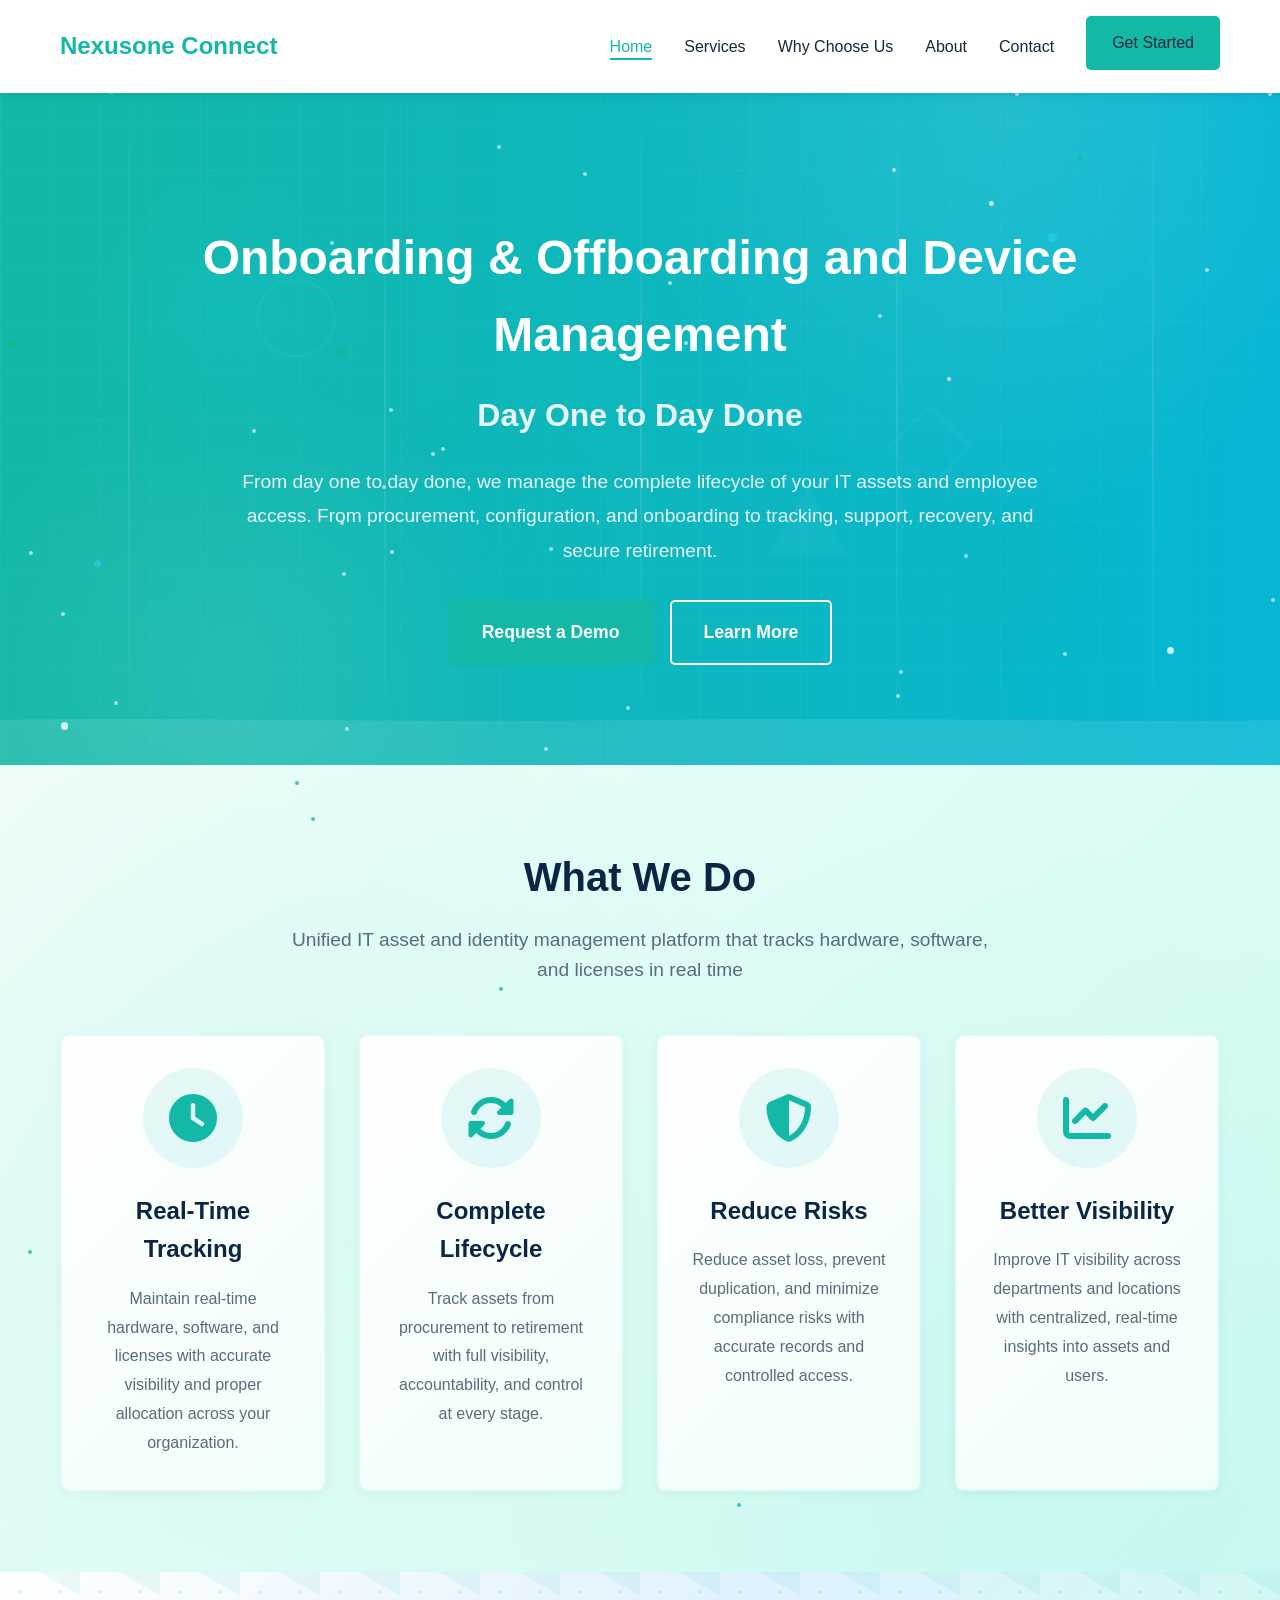
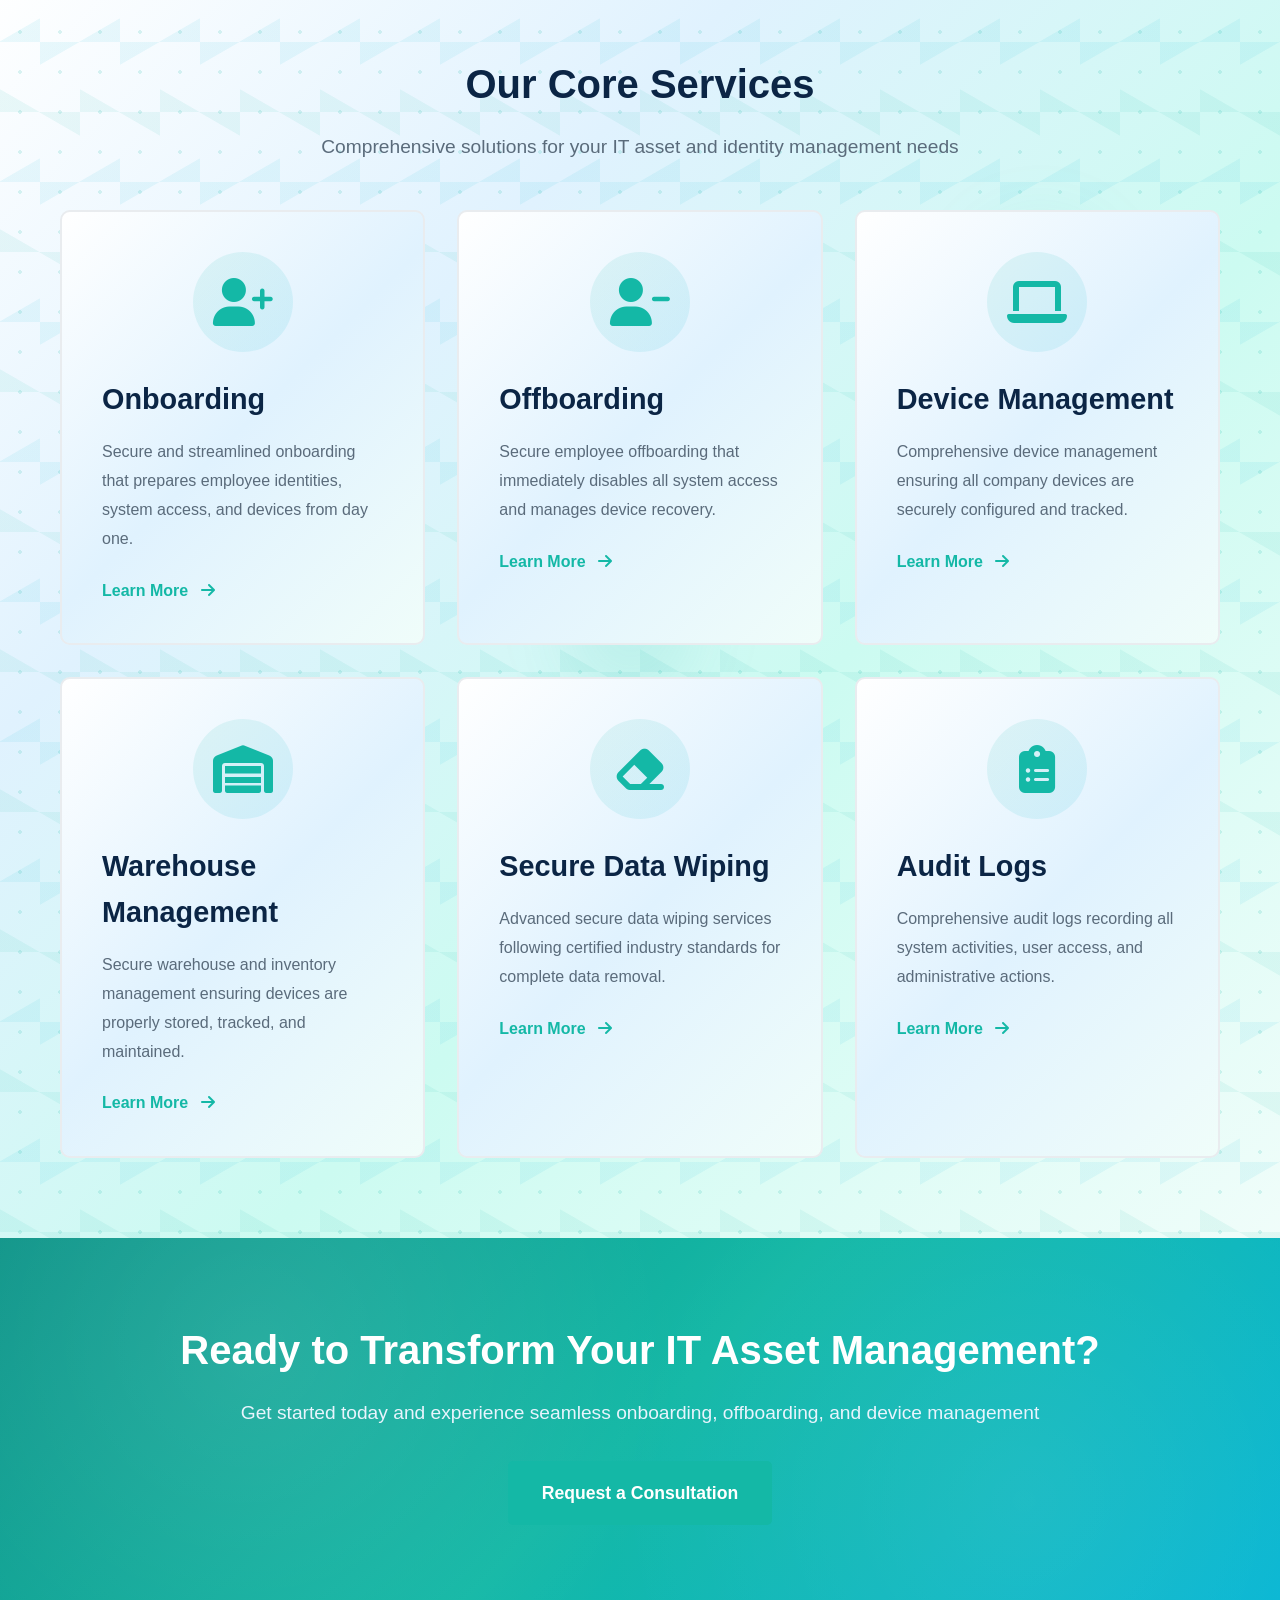
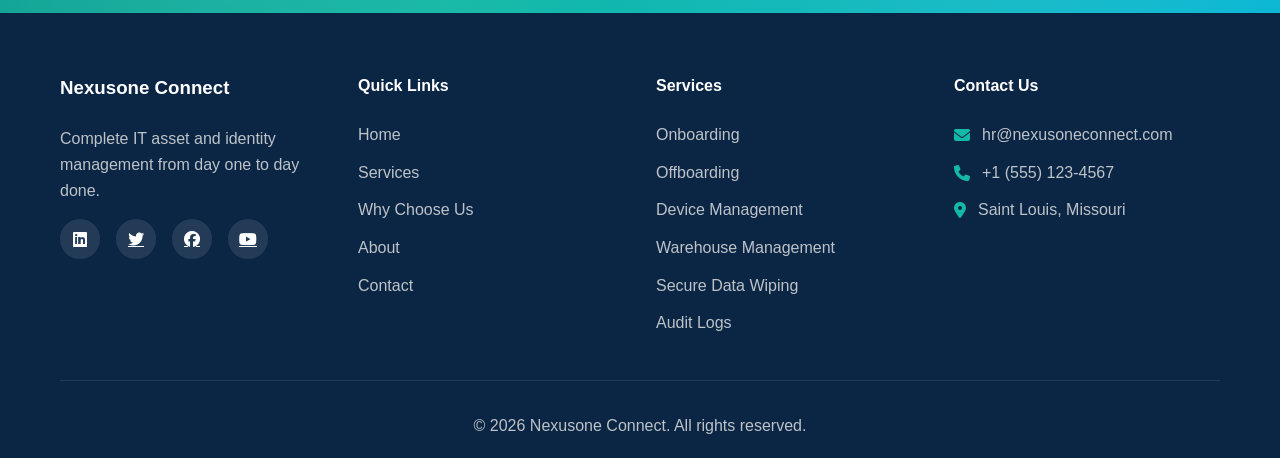
==== commit 5b431a16: "Remove stats section, update email/LinkedIn/location across all pages - Remove "Our Impact in Number" ====
--- a/index.html
+++ b/index.html
@@ -165,34 +165,6 @@
         </div>
     </section>
 
-    <!-- Stats Counter Section -->
-    <section class="stats-section">
-        <div class="container">
-            <div class="section-header">
-                <h2 class="scroll-reveal">Our Impact in Numbers</h2>
-                <p class="scroll-reveal">Trusted by organizations worldwide for seamless IT asset management</p>
-            </div>
-            <div class="stats-grid">
-                <div class="stat-card scroll-reveal">
-                    <div class="stat-number"><span class="counter" data-target="500">0</span><span class="counter-suffix">+</span></div>
-                    <p class="stat-label">Devices Managed</p>
-                </div>
-                <div class="stat-card scroll-reveal">
-                    <div class="stat-number"><span class="counter" data-target="1000">0</span><span class="counter-suffix">+</span></div>
-                    <p class="stat-label">Employees Onboarded</p>
-                </div>
-                <div class="stat-card scroll-reveal">
-                    <div class="stat-number"><span class="counter" data-target="99">0</span><span class="counter-suffix">%</span></div>
-                    <p class="stat-label">Customer Satisfaction</p>
-                </div>
-                <div class="stat-card scroll-reveal">
-                    <div class="stat-number"><span class="counter" data-target="24">0</span><span class="counter-suffix">/7</span></div>
-                    <p class="stat-label">Support Available</p>
-                </div>
-            </div>
-        </div>
-    </section>
-
     <!-- CTA Section -->
     <section class="cta-section">
         <div class="container">
@@ -212,7 +184,7 @@
                     <h3>Nexusone Connect</h3>
                     <p>Complete IT asset and identity management from day one to day done.</p>
                     <div class="social-links">
-                        <a href="https://www.linkedin.com/company/nexusone" target="_blank" title="LinkedIn"><i class="fab fa-linkedin"></i></a>
+                        <a href="https://www.linkedin.com/in/nexusone-connect-4795b7424/?skipRedirect=true" target="_blank" title="LinkedIn"><i class="fab fa-linkedin"></i></a>
                         <a href="https://twitter.com/nexusone" target="_blank" title="Twitter"><i class="fab fa-twitter"></i></a>
                         <a href="https://www.facebook.com/nexusone" target="_blank" title="Facebook"><i class="fab fa-facebook"></i></a>
                         <a href="https://www.youtube.com/@nexusone" target="_blank" title="YouTube"><i class="fab fa-youtube"></i></a>
@@ -242,9 +214,9 @@
                 <div class="footer-col">
                     <h4>Contact Us</h4>
                     <ul class="contact-info">
-                        <li><i class="fas fa-envelope"></i> info@nexusoneconnect.com</li>
+                        <li><i class="fas fa-envelope"></i> hr@nexusoneconnect.com</li>
                         <li><i class="fas fa-phone"></i> +1 (555) 123-4567</li>
-                        <li><i class="fas fa-map-marker-alt"></i> San Francisco, CA</li>
+                        <li><i class="fas fa-map-marker-alt"></i> Saint Louis, Missouri</li>
                     </ul>
                 </div>
             </div>
--- a/css/style.css
+++ b/css/style.css
@@ -1587,64 +1587,6 @@
     }
 }
 
-/* ===== Feature / Highlight Lists (shared: Services & About) ===== */
-.feature-list {
-    list-style: none;
-    margin: 1.75rem 0 0.25rem;
-    padding: 0;
-    display: grid;
-    gap: 0.85rem;
-}
-
-.feature-list li {
-    position: relative;
-    padding-left: 2rem;
-    font-size: 1.05rem;
-    line-height: 1.65;
-    color: var(--text-light);
-}
-
-.feature-list li i {
-    position: absolute;
-    left: 0;
-    top: 0.3rem;
-    color: var(--primary-color);
-    font-size: 1.05rem;
-}
-
-.feature-list li strong {
-    color: var(--secondary-color);
-    font-weight: 600;
-}
-
-/* Stagger the feature-list items in as their parent reveals */
-.scroll-reveal.active .feature-list li {
-    animation: featureItemIn 0.5s ease both;
-}
-.scroll-reveal.active .feature-list li:nth-child(1) { animation-delay: 0.05s; }
-.scroll-reveal.active .feature-list li:nth-child(2) { animation-delay: 0.15s; }
-.scroll-reveal.active .feature-list li:nth-child(3) { animation-delay: 0.25s; }
-.scroll-reveal.active .feature-list li:nth-child(4) { animation-delay: 0.35s; }
-
-@keyframes featureItemIn {
-    from { opacity: 0; transform: translateX(-12px); }
-    to   { opacity: 1; transform: translateX(0); }
-}
-
-.feature-list li {
-    transition: transform 0.25s ease, color 0.25s ease;
-}
-.feature-list li:hover {
-    transform: translateX(6px);
-    color: var(--text-dark);
-}
-.feature-list li i {
-    transition: transform 0.25s ease;
-}
-.feature-list li:hover i {
-    transform: scale(1.25);
-}
-
 /* ===================================================================
    POLISH & MICRO-INTERACTIONS
    (loaded after page-level inline <style>, so section.* overrides win;
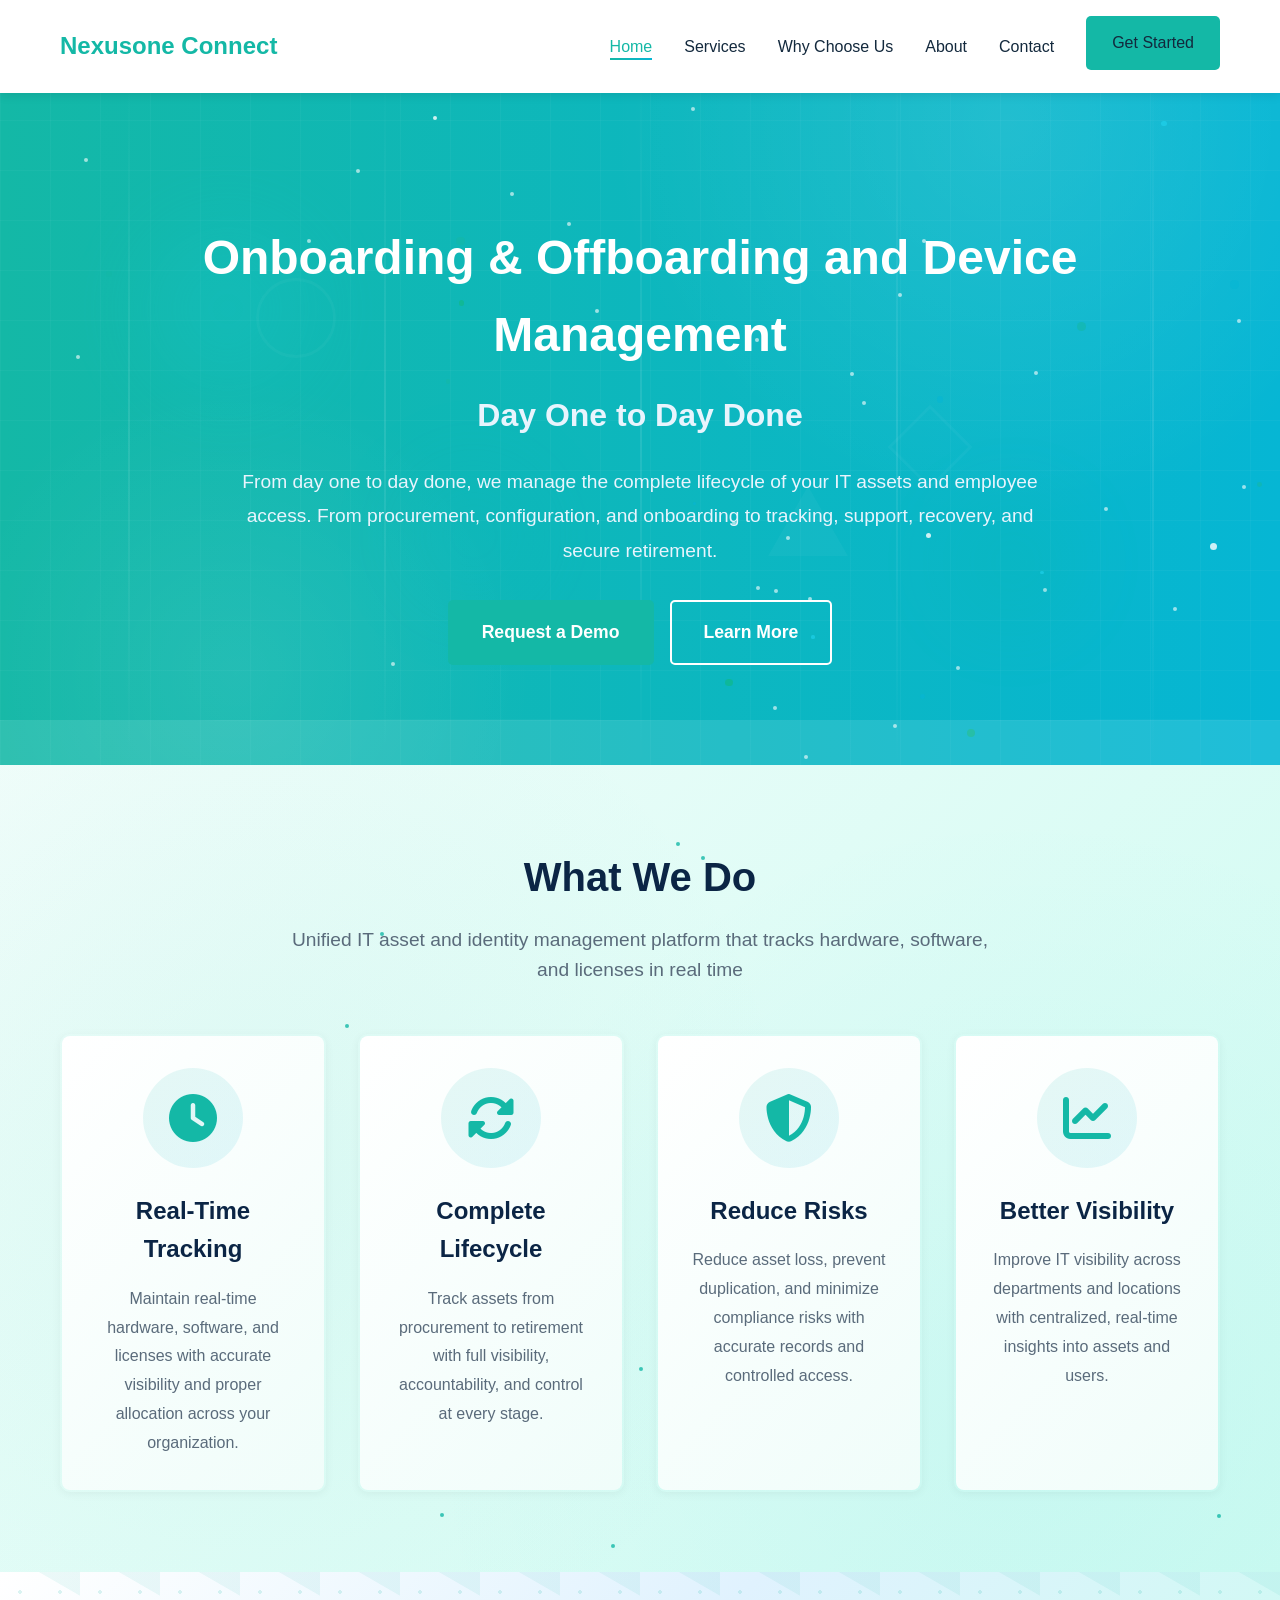
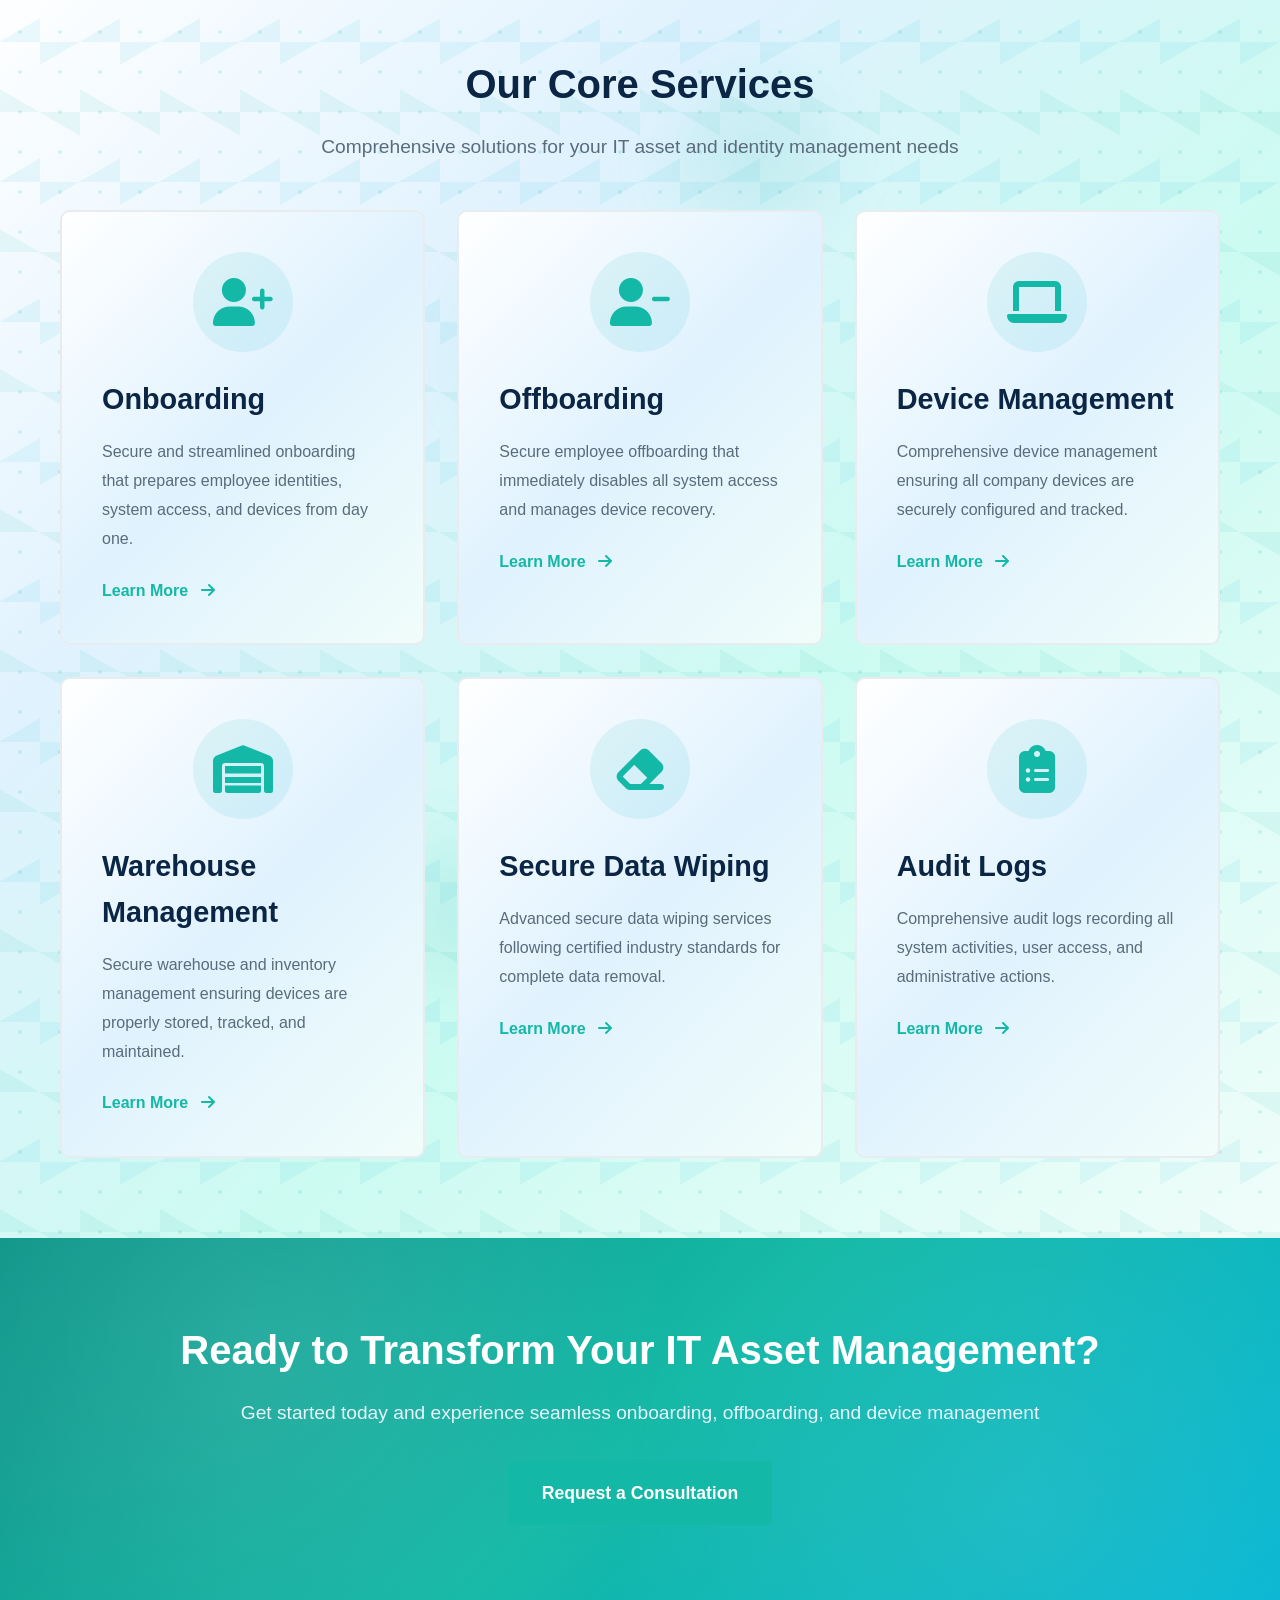
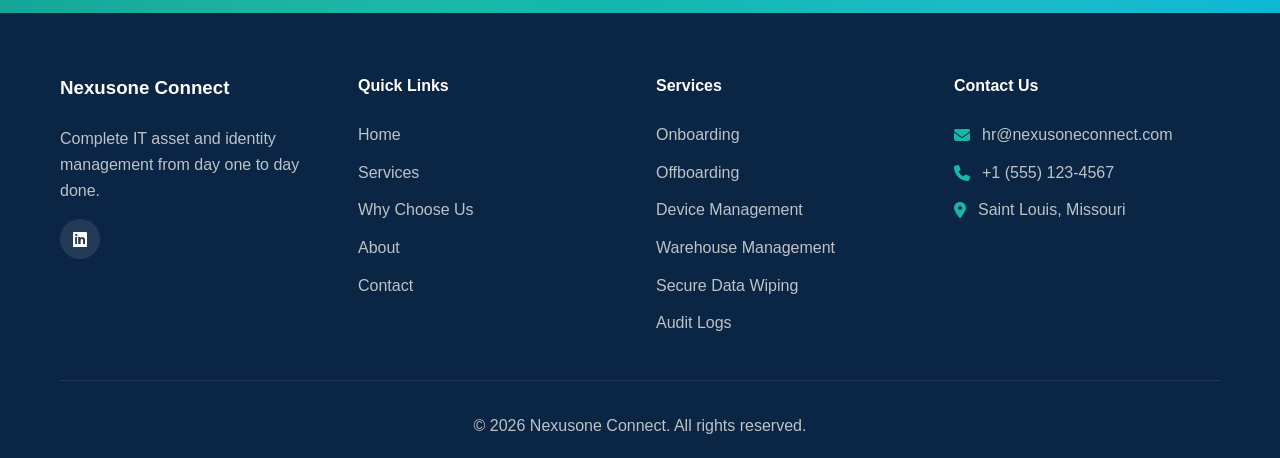
==== commit 84166cb8: "Remove invalid social links (Twitter, Facebook, YouTube) from all pages Keep only LinkedIn. No Insta" ====
--- a/index.html
+++ b/index.html
@@ -185,9 +185,6 @@
                     <p>Complete IT asset and identity management from day one to day done.</p>
                     <div class="social-links">
                         <a href="https://www.linkedin.com/in/nexusone-connect-4795b7424/?skipRedirect=true" target="_blank" title="LinkedIn"><i class="fab fa-linkedin"></i></a>
-                        <a href="https://twitter.com/nexusone" target="_blank" title="Twitter"><i class="fab fa-twitter"></i></a>
-                        <a href="https://www.facebook.com/nexusone" target="_blank" title="Facebook"><i class="fab fa-facebook"></i></a>
-                        <a href="https://www.youtube.com/@nexusone" target="_blank" title="YouTube"><i class="fab fa-youtube"></i></a>
                     </div>
                 </div>
                 <div class="footer-col">
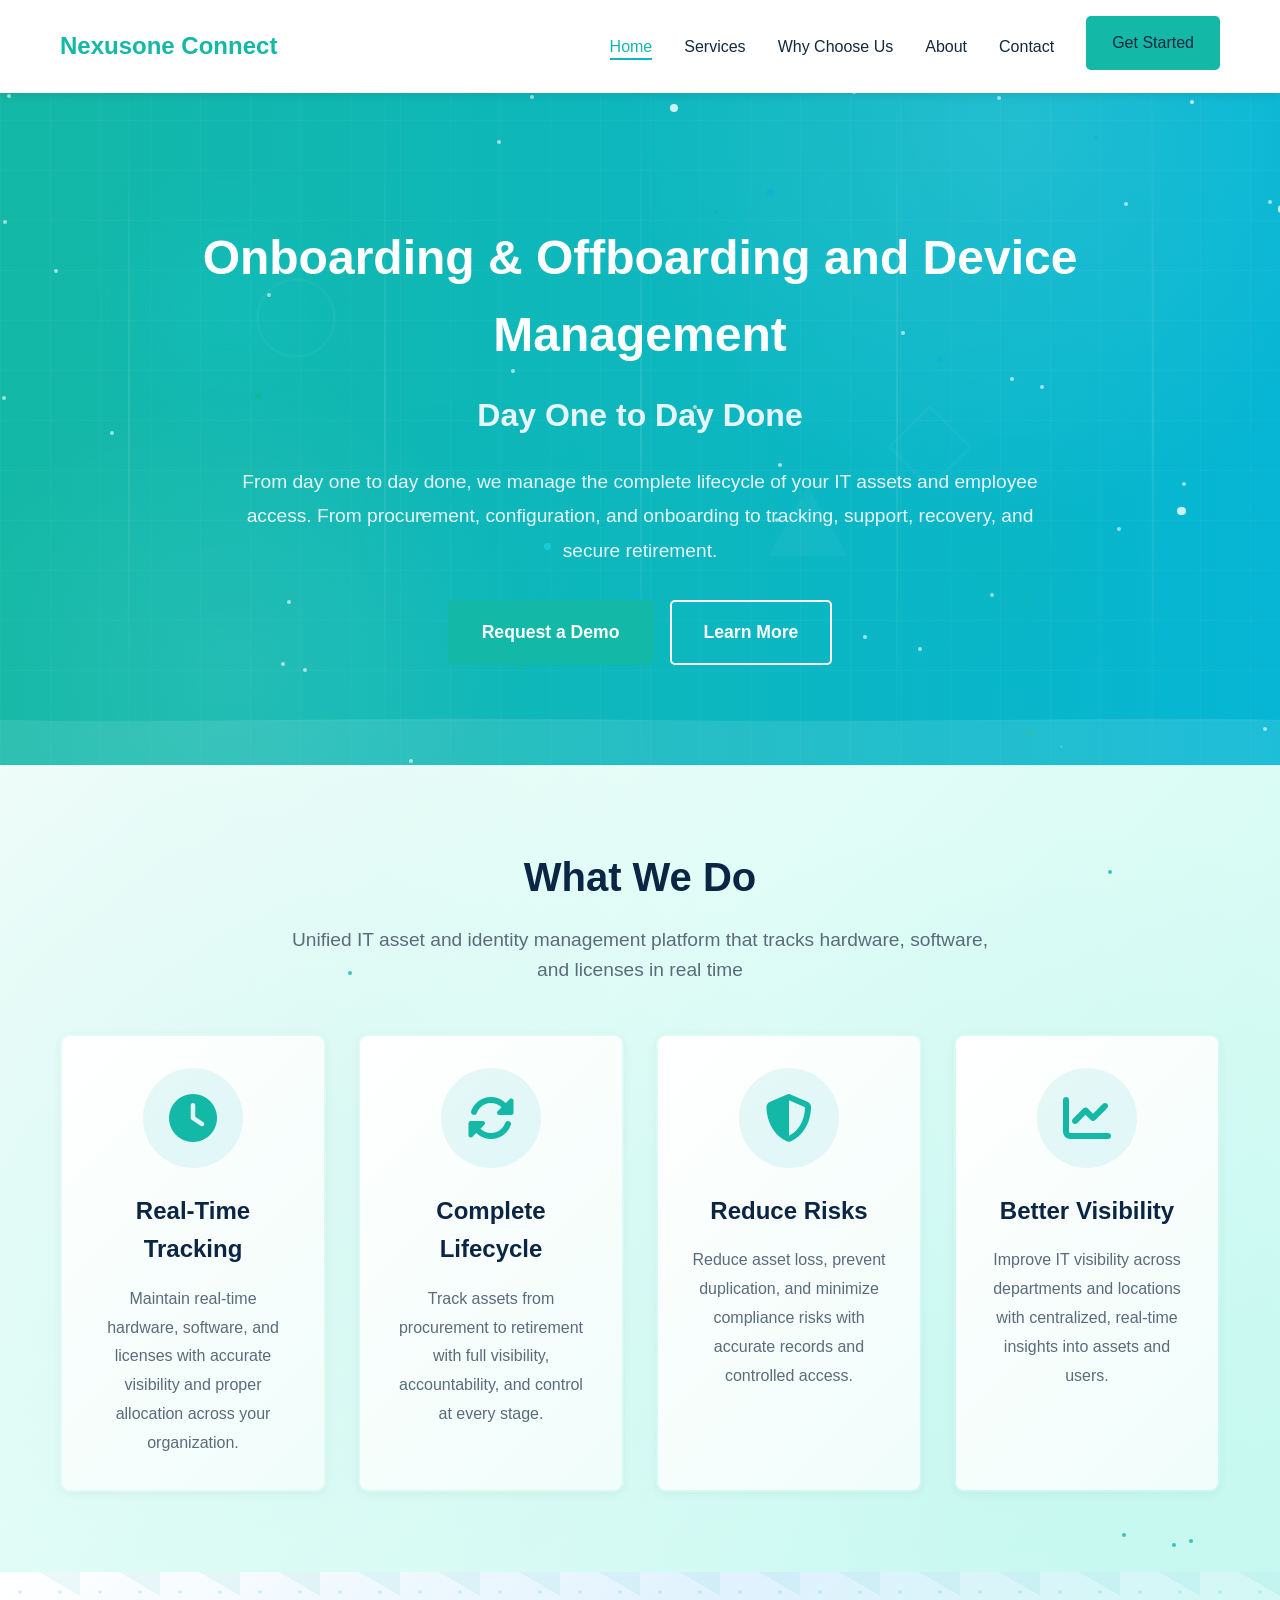
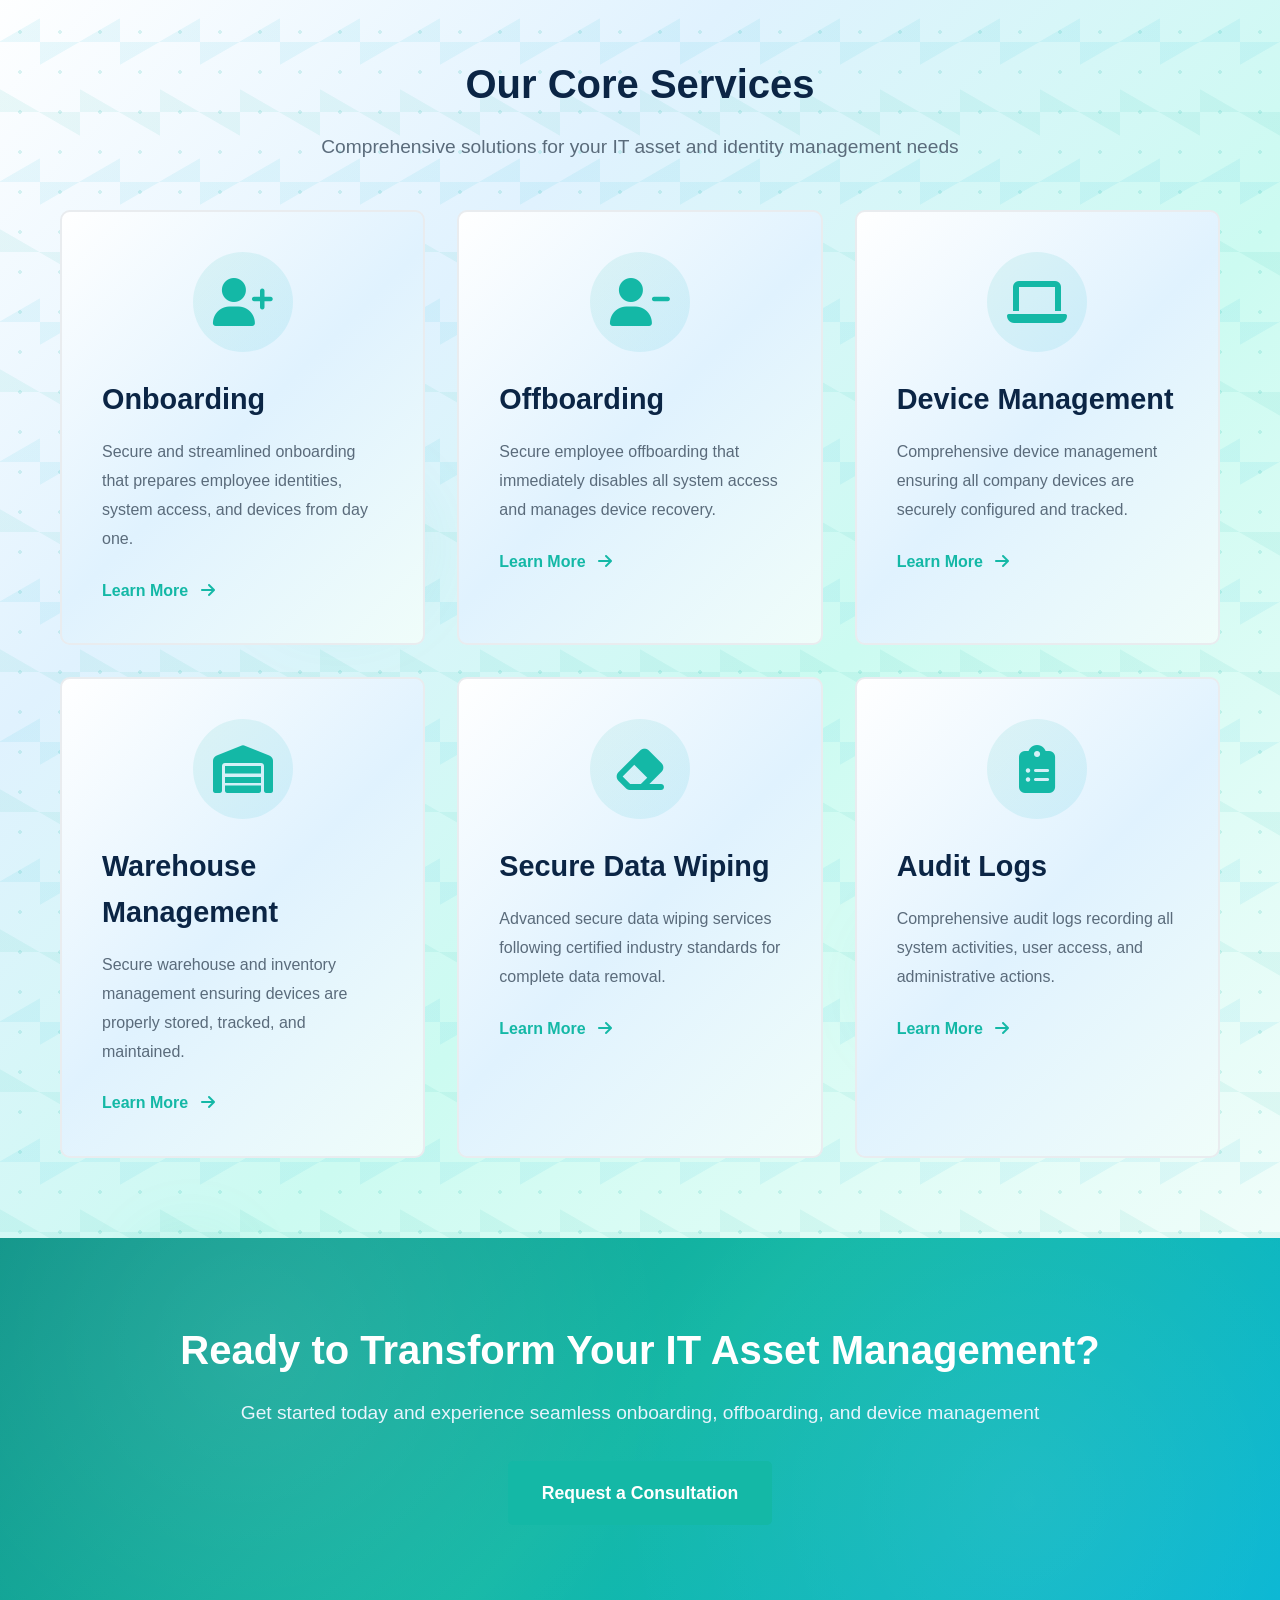
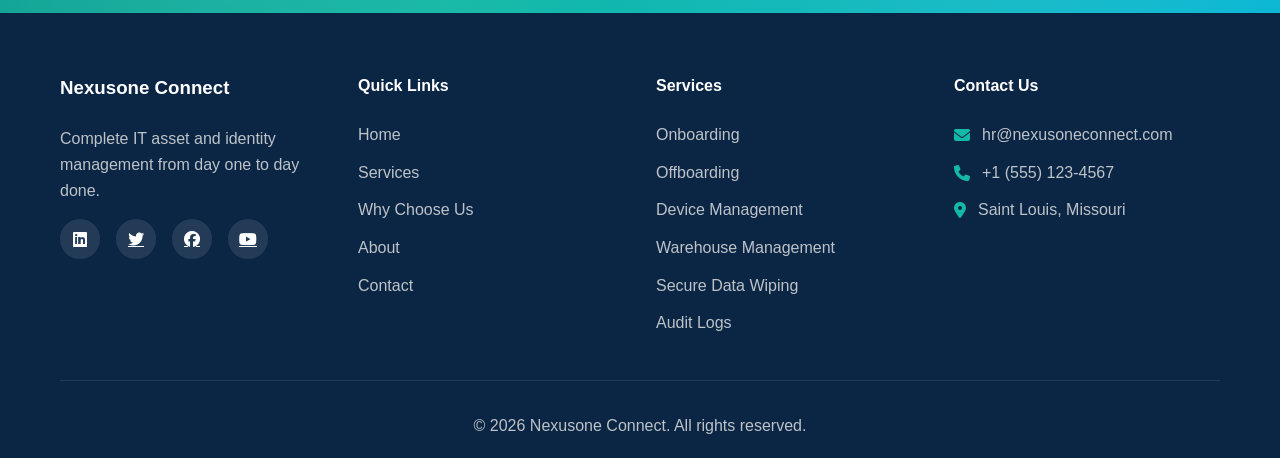
==== commit 8da245bd: "Restore Twitter, Facebook, YouTube icons with placeholder links Icons are visible but href="#" — lin" ====
--- a/index.html
+++ b/index.html
@@ -185,6 +185,9 @@
                     <p>Complete IT asset and identity management from day one to day done.</p>
                     <div class="social-links">
                         <a href="https://www.linkedin.com/in/nexusone-connect-4795b7424/?skipRedirect=true" target="_blank" title="LinkedIn"><i class="fab fa-linkedin"></i></a>
+                        <a href="#" title="Twitter"><i class="fab fa-twitter"></i></a>
+                        <a href="#" title="Facebook"><i class="fab fa-facebook"></i></a>
+                        <a href="#" title="YouTube"><i class="fab fa-youtube"></i></a>
                     </div>
                 </div>
                 <div class="footer-col">
